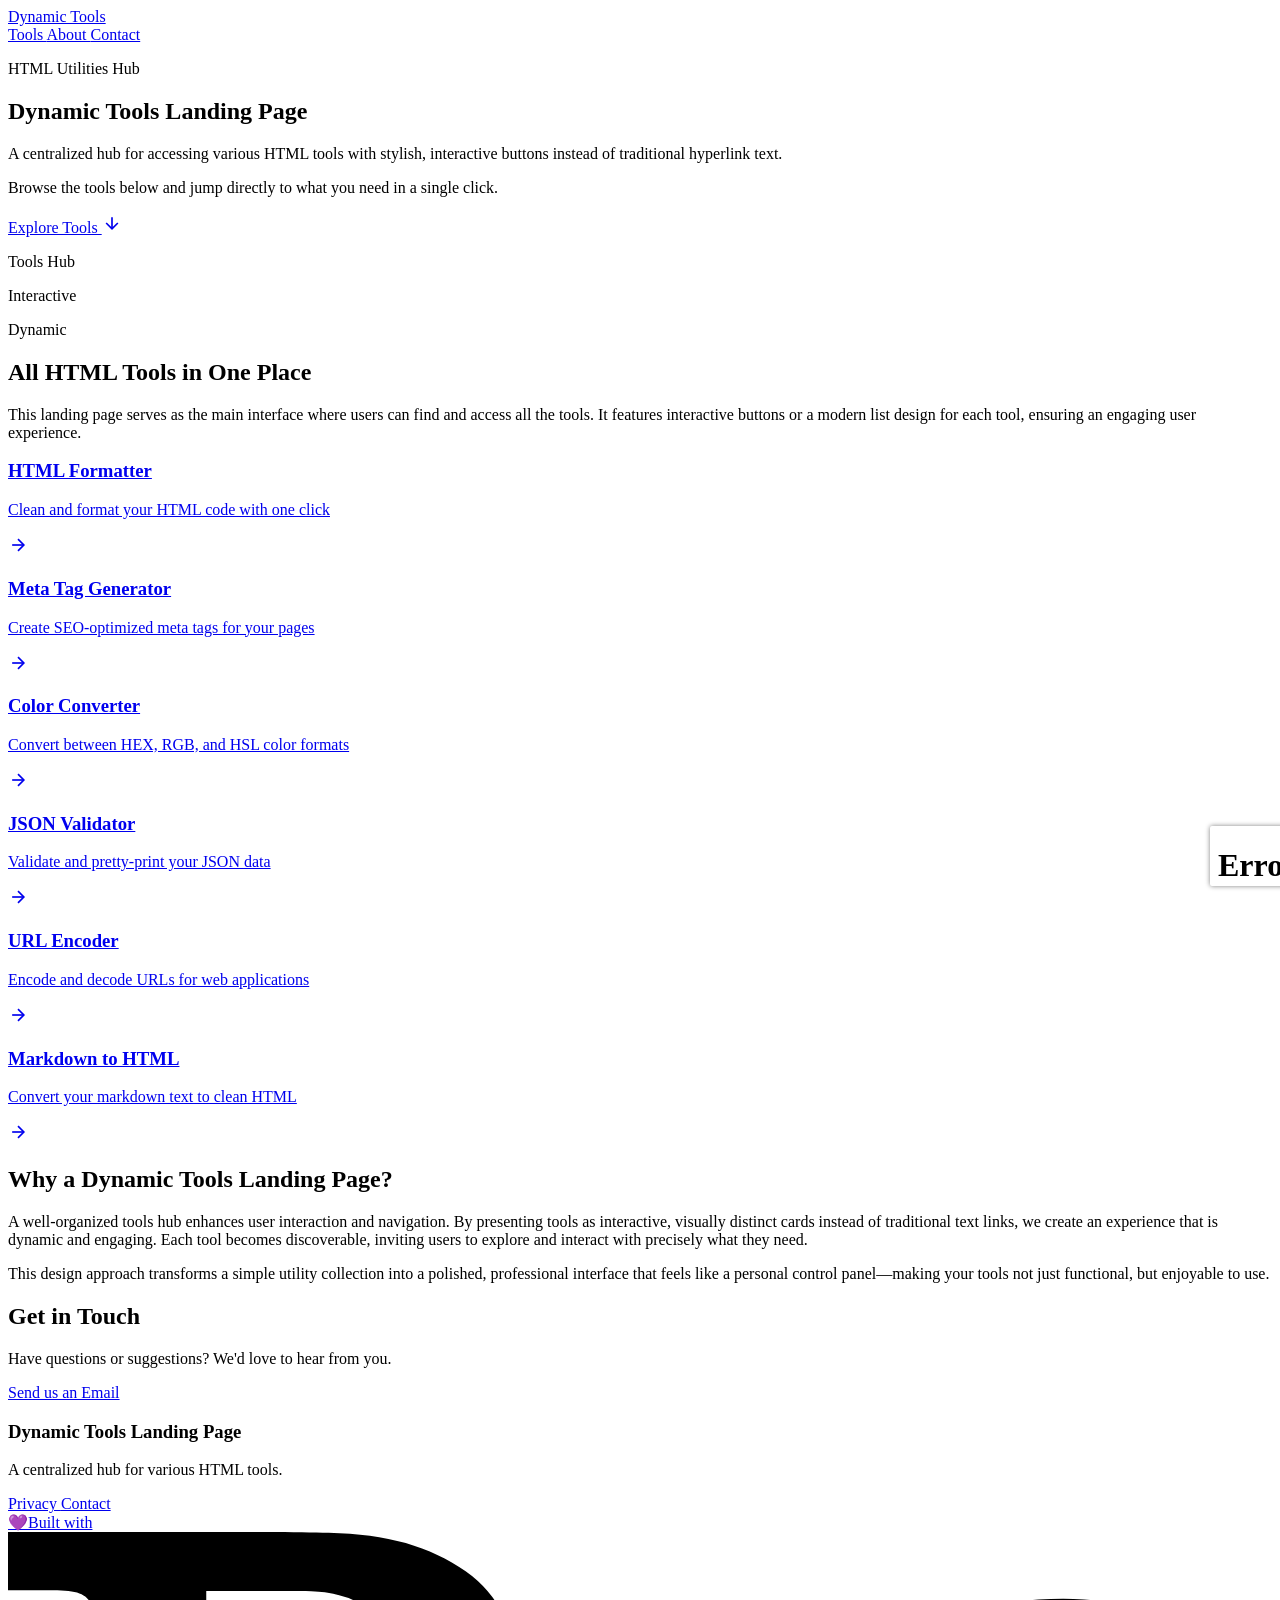
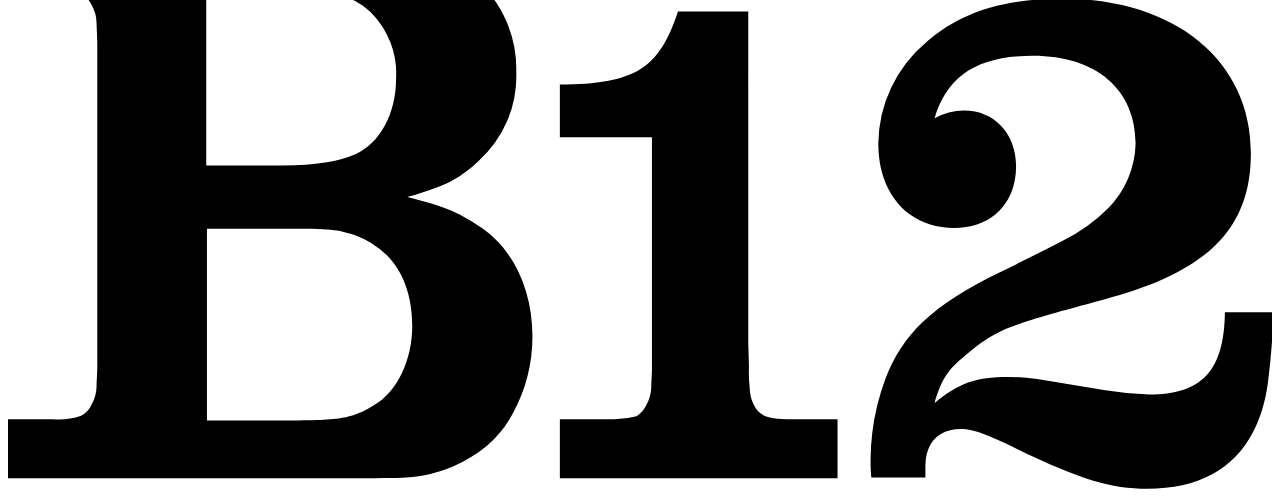
==== index.html @ 92366efb "Rename Dynamic Tools - HTML Utilities Hub.html to index.html" ====
<!DOCTYPE html>
<!-- saved from url=(0062)https://dynamic-tools-landing-page-xt7k-staging.b12sites.com/# -->
<html data-astro-source-file="src/pages/index.astro" data-astro-source-loc="43:0" lang="en" data-astro-cid-j7pv25f6=""><head data-astro-source-file="src/pages/index.astro" data-astro-source-loc="44:2"><meta http-equiv="Content-Type" content="text/html; charset=UTF-8"><style data-merge-styles="true"></style><meta data-astro-source-file="src/pages/index.astro" data-astro-source-loc="46:4" name="viewport" content="width=device-width"><link data-astro-source-file="src/pages/index.astro" data-astro-source-loc="47:4" rel="icon" type="image/svg+xml" href="https://dynamic-tools-landing-page-xt7k-staging.b12sites.com/favicon.svg"><meta data-astro-source-file="src/pages/index.astro" data-astro-source-loc="48:4" name="generator" content="Astro v5.14.3"><title data-astro-source-file="src/pages/index.astro" data-astro-source-loc="49:4">Dynamic Tools - HTML Utilities Hub</title><link data-astro-source-file="src/components/RequiredB12HeadScripts.astro" data-astro-source-loc="7:0" rel="canonical" href="https://dynamic-tools-landing-page-xt7k-staging.b12sites.com/"><script type="text/javascript" async="" charset="utf-8" src="./Dynamic Tools - HTML Utilities Hub_files/recaptcha__en.js.download" crossorigin="anonymous" integrity="sha384-H/5bR8BVxoDZIIp1lThXvsuAj/gHvImPQ0kayVpCevmOrRalo0FwJubK3EoX8w37"></script><script async="" src="./Dynamic Tools - HTML Utilities Hub_files/global.js.download"></script><script>(function(){const clientUid = "MMcwewR5";
const productUrl = "https://b12.io";

  window.__CLIENT_UID__ = clientUid
  window.__PRODUCT_URL__ = productUrl
})();</script><script>(function(){const previewFrameScriptUrl = "https://static.b12.io/static/preview_frame_v2/preview_frame_v2.e7dced2509b9.js";
const debug = false;

  ;(function () {
    if (window.self === window.top) {
      if (debug) {
        console.log('Site Builder: is not an iframe. Exit.')
      }
      return
    }

    if (window.__B12_PREVIEW_FRAME_LOADED__) {
      if (debug) {
        console.log('Site Builder: preview script already loaded. Skip.')
      }
      return
    }
    window.__B12_PREVIEW_FRAME_LOADED__ = true

    const script = document.createElement('script')
    script.src = previewFrameScriptUrl
    script.async = true
    script.defer = true

    script.onerror = function () {
      console.error('Site Builder: Failed to load editor bridge.')
    }

    if (debug) {
      console.log('Site Builder: append the preview script:', script.src)
    }
    document.head.appendChild(script)
  })()
})();</script><link rel="stylesheet" href="./Dynamic Tools - HTML Utilities Hub_files/index.DFNrJzD7.css"></head> <body data-astro-source-file="src/pages/index.astro" data-astro-source-loc="112:2" class="bg-background text-foreground" data-astro-cid-j7pv25f6=""> <header data-astro-source-file="src/components/Header.astro" data-astro-source-loc="4:0" class="sticky top-0 z-50 w-full border-b border-border/40 bg-background/95 backdrop-blur supports-[backdrop-filter]:bg-background/60 transition-all duration-300"> <div data-astro-source-file="src/components/Header.astro" data-astro-source-loc="5:2" class="max-w-6xl mx-auto px-4 sm:px-6 lg:px-8"> <div data-astro-source-file="src/components/Header.astro" data-astro-source-loc="6:4" class="flex h-16 items-center justify-between">  <a data-astro-source-file="src/components/Header.astro" data-astro-source-loc="8:6" href="https://dynamic-tools-landing-page-xt7k-staging.b12sites.com/#" class="text-xl font-bold tracking-tight text-foreground hover:text-primary transition-colors">
Dynamic Tools
</a>  <nav data-astro-source-file="src/components/Header.astro" data-astro-source-loc="13:6" class="flex items-center gap-8"> <a data-astro-source-file="src/components/Header.astro" data-astro-source-loc="14:8" href="https://dynamic-tools-landing-page-xt7k-staging.b12sites.com/#tools" class="text-sm font-medium text-foreground/70 hover:text-primary transition-colors">
Tools
</a> <a data-astro-source-file="src/components/Header.astro" data-astro-source-loc="17:8" href="https://dynamic-tools-landing-page-xt7k-staging.b12sites.com/#about" class="text-sm font-medium text-foreground/70 hover:text-primary transition-colors">
About
</a> <a data-astro-source-file="src/components/Header.astro" data-astro-source-loc="20:8" href="https://dynamic-tools-landing-page-xt7k-staging.b12sites.com/#contact" class="text-sm font-medium text-foreground/70 hover:text-primary transition-colors">
Contact
</a> </nav> </div> </div> </header> <main data-astro-source-file="src/pages/index.astro" data-astro-source-loc="115:4" class="min-h-screen" data-astro-cid-j7pv25f6="">  <section data-astro-source-file="src/pages/index.astro" data-astro-source-loc="117:6" class="relative overflow-hidden pt-20 pb-32 sm:pt-32 sm:pb-40 lg:pt-40 lg:pb-48" data-astro-cid-j7pv25f6=""> <div data-astro-source-file="src/pages/index.astro" data-astro-source-loc="118:8" class="absolute inset-0 bg-gradient-to-br from-primary/5 via-transparent to-primary/5 -z-10" data-astro-cid-j7pv25f6=""></div> <div data-astro-source-file="src/pages/index.astro" data-astro-source-loc="120:8" class="max-w-6xl mx-auto px-4 sm:px-6 lg:px-8" data-astro-cid-j7pv25f6=""> <div data-astro-source-file="src/pages/index.astro" data-astro-source-loc="121:10" class="grid grid-cols-1 lg:grid-cols-2 gap-12 items-center" data-astro-cid-j7pv25f6="">  <div data-astro-source-file="src/pages/index.astro" data-astro-source-loc="123:12" class="hero-content" data-astro-cid-j7pv25f6=""> <p data-astro-source-file="src/pages/index.astro" data-astro-source-loc="124:14" class="text-sm font-semibold text-primary uppercase tracking-widest mb-4" data-astro-cid-j7pv25f6="">HTML Utilities Hub</p> <h1 data-astro-source-file="src/pages/index.astro" data-astro-source-loc="125:14" class="text-5xl sm:text-6xl font-bold tracking-tight mb-6 leading-tight" data-astro-cid-j7pv25f6="">
Dynamic Tools Landing Page
</h1> <p data-astro-source-file="src/pages/index.astro" data-astro-source-loc="128:14" class="text-lg text-foreground/80 mb-8 leading-relaxed" data-astro-cid-j7pv25f6="">
A centralized hub for accessing various HTML tools with stylish, interactive buttons instead of traditional hyperlink text.
</p> <p data-astro-source-file="src/pages/index.astro" data-astro-source-loc="131:14" class="text-base text-foreground/60 mb-8" data-astro-cid-j7pv25f6="">
Browse the tools below and jump directly to what you need in a single click.
</p> <a data-astro-source-file="src/pages/index.astro" data-astro-source-loc="134:14" href="https://dynamic-tools-landing-page-xt7k-staging.b12sites.com/#tools" class="inline-flex items-center gap-2 bg-primary hover:bg-primary/90 text-primary-foreground font-semibold px-8 py-4 rounded-lg transition-all duration-300 hover:shadow-lg hover:shadow-primary/40 hover:-translate-y-1" data-astro-cid-j7pv25f6="">
Explore Tools
<svg data-astro-source-file="src/pages/index.astro" data-astro-source-loc="136:16" width="20" height="20" viewBox="0 0 24 24" fill="none" stroke="currentColor" stroke-width="2" class="transition-transform" data-astro-cid-j7pv25f6=""> <line data-astro-source-file="src/pages/index.astro" data-astro-source-loc="137:18" x1="12" y1="5" x2="12" y2="19" data-astro-cid-j7pv25f6=""></line> <polyline data-astro-source-file="src/pages/index.astro" data-astro-source-loc="138:18" points="19 12 12 19 5 12" data-astro-cid-j7pv25f6=""></polyline> </svg> </a> </div>  <div data-astro-source-file="src/pages/index.astro" data-astro-source-loc="144:12" class="hero-visual hidden lg:flex items-center justify-center" data-astro-cid-j7pv25f6=""> <div data-astro-source-file="src/pages/index.astro" data-astro-source-loc="145:14" class="dashboard-visual relative w-full h-96" data-astro-cid-j7pv25f6="">  <div data-astro-source-file="src/pages/index.astro" data-astro-source-loc="147:16" class="absolute w-48 h-32 bg-white border-2 border-primary rounded-lg shadow-lg transform -rotate-3 top-8 left-8 flex items-center justify-center" data-astro-cid-j7pv25f6=""> <div data-astro-source-file="src/pages/index.astro" data-astro-source-loc="148:18" class="text-center" data-astro-cid-j7pv25f6=""> <div data-astro-source-file="src/pages/index.astro" data-astro-source-loc="149:20" class="w-8 h-8 bg-primary/10 rounded-full mx-auto mb-2" data-astro-cid-j7pv25f6=""></div> <p data-astro-source-file="src/pages/index.astro" data-astro-source-loc="150:20" class="text-xs font-semibold text-foreground" data-astro-cid-j7pv25f6="">Tools Hub</p> </div> </div> <div data-astro-source-file="src/pages/index.astro" data-astro-source-loc="153:16" class="absolute w-48 h-32 bg-primary/5 border-2 border-primary/50 rounded-lg shadow-lg transform rotate-3 top-24 right-12 flex items-center justify-center" data-astro-cid-j7pv25f6=""> <div data-astro-source-file="src/pages/index.astro" data-astro-source-loc="154:18" class="text-center" data-astro-cid-j7pv25f6=""> <div data-astro-source-file="src/pages/index.astro" data-astro-source-loc="155:20" class="w-8 h-8 bg-primary rounded-full mx-auto mb-2" data-astro-cid-j7pv25f6=""></div> <p data-astro-source-file="src/pages/index.astro" data-astro-source-loc="156:20" class="text-xs font-semibold text-foreground" data-astro-cid-j7pv25f6="">Interactive</p> </div> </div> <div data-astro-source-file="src/pages/index.astro" data-astro-source-loc="159:16" class="absolute w-48 h-32 bg-white border-2 border-primary rounded-lg shadow-lg transform -rotate-2 bottom-12 left-0 flex items-center justify-center" data-astro-cid-j7pv25f6=""> <div data-astro-source-file="src/pages/index.astro" data-astro-source-loc="160:18" class="text-center" data-astro-cid-j7pv25f6=""> <div data-astro-source-file="src/pages/index.astro" data-astro-source-loc="161:20" class="flex gap-1 justify-center mb-2" data-astro-cid-j7pv25f6=""> <div data-astro-source-file="src/pages/index.astro" data-astro-source-loc="162:22" class="w-2 h-2 bg-primary rounded-full" data-astro-cid-j7pv25f6=""></div> <div data-astro-source-file="src/pages/index.astro" data-astro-source-loc="163:22" class="w-2 h-2 bg-primary/50 rounded-full" data-astro-cid-j7pv25f6=""></div> <div data-astro-source-file="src/pages/index.astro" data-astro-source-loc="164:22" class="w-2 h-2 bg-primary/30 rounded-full" data-astro-cid-j7pv25f6=""></div> </div> <p data-astro-source-file="src/pages/index.astro" data-astro-source-loc="166:20" class="text-xs font-semibold text-foreground" data-astro-cid-j7pv25f6="">Dynamic</p> </div> </div> </div> </div> </div> </div> </section>  <section data-astro-source-file="src/pages/index.astro" data-astro-source-loc="176:6" id="tools" class="py-24 sm:py-32 bg-secondary/30" data-astro-cid-j7pv25f6=""> <div data-astro-source-file="src/pages/index.astro" data-astro-source-loc="177:8" class="max-w-6xl mx-auto px-4 sm:px-6 lg:px-8" data-astro-cid-j7pv25f6=""> <div data-astro-source-file="src/pages/index.astro" data-astro-source-loc="178:10" class="text-center mb-16" data-astro-cid-j7pv25f6=""> <h2 data-astro-source-file="src/pages/index.astro" data-astro-source-loc="179:12" class="text-4xl sm:text-5xl font-bold tracking-tight mb-6" data-astro-cid-j7pv25f6="">
All HTML Tools in One Place
</h2> <p data-astro-source-file="src/pages/index.astro" data-astro-source-loc="182:12" class="text-lg text-foreground/70 max-w-2xl mx-auto" data-astro-cid-j7pv25f6="">
This landing page serves as the main interface where users can find and access all the tools. It features interactive buttons or a modern list design for each tool, ensuring an engaging user experience.
</p> </div>  <div data-astro-source-file="src/pages/index.astro" data-astro-source-loc="188:10" class="grid grid-cols-1 md:grid-cols-2 lg:grid-cols-3 gap-6" data-astro-cid-j7pv25f6=""> <div data-astro-source-file="src/pages/index.astro" data-astro-source-loc="190:14" class="tool-card-stagger" data-astro-cid-j7pv25f6=""> <a data-astro-source-file="src/components/ToolCard.astro" data-astro-source-loc="11:0" href="https://dynamic-tools-landing-page-xt7k-staging.b12sites.com/#" class="group block"> <div data-astro-source-file="src/components/ToolCard.astro" data-astro-source-loc="12:2" class="relative h-full border-2 border-primary rounded-lg bg-card p-6 transition-all duration-300 hover:shadow-lg hover:shadow-primary/20 hover:scale-105 overflow-hidden">  <div data-astro-source-file="src/components/ToolCard.astro" data-astro-source-loc="14:4" class="absolute inset-0 bg-gradient-to-br from-primary/5 to-primary/0 opacity-0 group-hover:opacity-100 transition-opacity duration-300 -z-10"></div>  <div data-astro-source-file="src/components/ToolCard.astro" data-astro-source-loc="17:4" class="absolute top-0 left-0 w-full h-1 bg-gradient-to-r from-primary to-primary/50"></div>  <div data-astro-source-file="src/components/ToolCard.astro" data-astro-source-loc="20:4" class="relative pt-4"> <h3 data-astro-source-file="src/components/ToolCard.astro" data-astro-source-loc="21:6" class="text-lg font-bold text-foreground mb-2 group-hover:text-primary transition-colors duration-300"> HTML Formatter </h3> <p data-astro-source-file="src/components/ToolCard.astro" data-astro-source-loc="24:6" class="text-sm text-foreground/70 group-hover:text-foreground/90 transition-colors duration-300"> Clean and format your HTML code with one click </p> </div>  <div data-astro-source-file="src/components/ToolCard.astro" data-astro-source-loc="30:4" class="absolute bottom-4 right-4 text-primary opacity-0 group-hover:opacity-100 transition-opacity duration-300"> <svg data-astro-source-file="src/components/ToolCard.astro" data-astro-source-loc="31:6" width="20" height="20" viewBox="0 0 24 24" fill="none" stroke="currentColor" stroke-width="2" class="group-hover:translate-x-1 transition-transform duration-300"> <line data-astro-source-file="src/components/ToolCard.astro" data-astro-source-loc="32:8" x1="5" y1="12" x2="19" y2="12"></line> <polyline data-astro-source-file="src/components/ToolCard.astro" data-astro-source-loc="33:8" points="12 5 19 12 12 19"></polyline> </svg> </div> </div> </a> </div><div data-astro-source-file="src/pages/index.astro" data-astro-source-loc="190:14" class="tool-card-stagger" data-astro-cid-j7pv25f6=""> <a data-astro-source-file="src/components/ToolCard.astro" data-astro-source-loc="11:0" href="https://dynamic-tools-landing-page-xt7k-staging.b12sites.com/#" class="group block"> <div data-astro-source-file="src/components/ToolCard.astro" data-astro-source-loc="12:2" class="relative h-full border-2 border-primary rounded-lg bg-card p-6 transition-all duration-300 hover:shadow-lg hover:shadow-primary/20 hover:scale-105 overflow-hidden">  <div data-astro-source-file="src/components/ToolCard.astro" data-astro-source-loc="14:4" class="absolute inset-0 bg-gradient-to-br from-primary/5 to-primary/0 opacity-0 group-hover:opacity-100 transition-opacity duration-300 -z-10"></div>  <div data-astro-source-file="src/components/ToolCard.astro" data-astro-source-loc="17:4" class="absolute top-0 left-0 w-full h-1 bg-gradient-to-r from-primary to-primary/50"></div>  <div data-astro-source-file="src/components/ToolCard.astro" data-astro-source-loc="20:4" class="relative pt-4"> <h3 data-astro-source-file="src/components/ToolCard.astro" data-astro-source-loc="21:6" class="text-lg font-bold text-foreground mb-2 group-hover:text-primary transition-colors duration-300"> Meta Tag Generator </h3> <p data-astro-source-file="src/components/ToolCard.astro" data-astro-source-loc="24:6" class="text-sm text-foreground/70 group-hover:text-foreground/90 transition-colors duration-300"> Create SEO-optimized meta tags for your pages </p> </div>  <div data-astro-source-file="src/components/ToolCard.astro" data-astro-source-loc="30:4" class="absolute bottom-4 right-4 text-primary opacity-0 group-hover:opacity-100 transition-opacity duration-300"> <svg data-astro-source-file="src/components/ToolCard.astro" data-astro-source-loc="31:6" width="20" height="20" viewBox="0 0 24 24" fill="none" stroke="currentColor" stroke-width="2" class="group-hover:translate-x-1 transition-transform duration-300"> <line data-astro-source-file="src/components/ToolCard.astro" data-astro-source-loc="32:8" x1="5" y1="12" x2="19" y2="12"></line> <polyline data-astro-source-file="src/components/ToolCard.astro" data-astro-source-loc="33:8" points="12 5 19 12 12 19"></polyline> </svg> </div> </div> </a> </div><div data-astro-source-file="src/pages/index.astro" data-astro-source-loc="190:14" class="tool-card-stagger" data-astro-cid-j7pv25f6=""> <a data-astro-source-file="src/components/ToolCard.astro" data-astro-source-loc="11:0" href="https://dynamic-tools-landing-page-xt7k-staging.b12sites.com/#" class="group block"> <div data-astro-source-file="src/components/ToolCard.astro" data-astro-source-loc="12:2" class="relative h-full border-2 border-primary rounded-lg bg-card p-6 transition-all duration-300 hover:shadow-lg hover:shadow-primary/20 hover:scale-105 overflow-hidden">  <div data-astro-source-file="src/components/ToolCard.astro" data-astro-source-loc="14:4" class="absolute inset-0 bg-gradient-to-br from-primary/5 to-primary/0 opacity-0 group-hover:opacity-100 transition-opacity duration-300 -z-10"></div>  <div data-astro-source-file="src/components/ToolCard.astro" data-astro-source-loc="17:4" class="absolute top-0 left-0 w-full h-1 bg-gradient-to-r from-primary to-primary/50"></div>  <div data-astro-source-file="src/components/ToolCard.astro" data-astro-source-loc="20:4" class="relative pt-4"> <h3 data-astro-source-file="src/components/ToolCard.astro" data-astro-source-loc="21:6" class="text-lg font-bold text-foreground mb-2 group-hover:text-primary transition-colors duration-300"> Color Converter </h3> <p data-astro-source-file="src/components/ToolCard.astro" data-astro-source-loc="24:6" class="text-sm text-foreground/70 group-hover:text-foreground/90 transition-colors duration-300"> Convert between HEX, RGB, and HSL color formats </p> </div>  <div data-astro-source-file="src/components/ToolCard.astro" data-astro-source-loc="30:4" class="absolute bottom-4 right-4 text-primary opacity-0 group-hover:opacity-100 transition-opacity duration-300"> <svg data-astro-source-file="src/components/ToolCard.astro" data-astro-source-loc="31:6" width="20" height="20" viewBox="0 0 24 24" fill="none" stroke="currentColor" stroke-width="2" class="group-hover:translate-x-1 transition-transform duration-300"> <line data-astro-source-file="src/components/ToolCard.astro" data-astro-source-loc="32:8" x1="5" y1="12" x2="19" y2="12"></line> <polyline data-astro-source-file="src/components/ToolCard.astro" data-astro-source-loc="33:8" points="12 5 19 12 12 19"></polyline> </svg> </div> </div> </a> </div><div data-astro-source-file="src/pages/index.astro" data-astro-source-loc="190:14" class="tool-card-stagger" data-astro-cid-j7pv25f6=""> <a data-astro-source-file="src/components/ToolCard.astro" data-astro-source-loc="11:0" href="https://dynamic-tools-landing-page-xt7k-staging.b12sites.com/#" class="group block"> <div data-astro-source-file="src/components/ToolCard.astro" data-astro-source-loc="12:2" class="relative h-full border-2 border-primary rounded-lg bg-card p-6 transition-all duration-300 hover:shadow-lg hover:shadow-primary/20 hover:scale-105 overflow-hidden">  <div data-astro-source-file="src/components/ToolCard.astro" data-astro-source-loc="14:4" class="absolute inset-0 bg-gradient-to-br from-primary/5 to-primary/0 opacity-0 group-hover:opacity-100 transition-opacity duration-300 -z-10"></div>  <div data-astro-source-file="src/components/ToolCard.astro" data-astro-source-loc="17:4" class="absolute top-0 left-0 w-full h-1 bg-gradient-to-r from-primary to-primary/50"></div>  <div data-astro-source-file="src/components/ToolCard.astro" data-astro-source-loc="20:4" class="relative pt-4"> <h3 data-astro-source-file="src/components/ToolCard.astro" data-astro-source-loc="21:6" class="text-lg font-bold text-foreground mb-2 group-hover:text-primary transition-colors duration-300"> JSON Validator </h3> <p data-astro-source-file="src/components/ToolCard.astro" data-astro-source-loc="24:6" class="text-sm text-foreground/70 group-hover:text-foreground/90 transition-colors duration-300"> Validate and pretty-print your JSON data </p> </div>  <div data-astro-source-file="src/components/ToolCard.astro" data-astro-source-loc="30:4" class="absolute bottom-4 right-4 text-primary opacity-0 group-hover:opacity-100 transition-opacity duration-300"> <svg data-astro-source-file="src/components/ToolCard.astro" data-astro-source-loc="31:6" width="20" height="20" viewBox="0 0 24 24" fill="none" stroke="currentColor" stroke-width="2" class="group-hover:translate-x-1 transition-transform duration-300"> <line data-astro-source-file="src/components/ToolCard.astro" data-astro-source-loc="32:8" x1="5" y1="12" x2="19" y2="12"></line> <polyline data-astro-source-file="src/components/ToolCard.astro" data-astro-source-loc="33:8" points="12 5 19 12 12 19"></polyline> </svg> </div> </div> </a> </div><div data-astro-source-file="src/pages/index.astro" data-astro-source-loc="190:14" class="tool-card-stagger" data-astro-cid-j7pv25f6=""> <a data-astro-source-file="src/components/ToolCard.astro" data-astro-source-loc="11:0" href="https://dynamic-tools-landing-page-xt7k-staging.b12sites.com/#" class="group block"> <div data-astro-source-file="src/components/ToolCard.astro" data-astro-source-loc="12:2" class="relative h-full border-2 border-primary rounded-lg bg-card p-6 transition-all duration-300 hover:shadow-lg hover:shadow-primary/20 hover:scale-105 overflow-hidden">  <div data-astro-source-file="src/components/ToolCard.astro" data-astro-source-loc="14:4" class="absolute inset-0 bg-gradient-to-br from-primary/5 to-primary/0 opacity-0 group-hover:opacity-100 transition-opacity duration-300 -z-10"></div>  <div data-astro-source-file="src/components/ToolCard.astro" data-astro-source-loc="17:4" class="absolute top-0 left-0 w-full h-1 bg-gradient-to-r from-primary to-primary/50"></div>  <div data-astro-source-file="src/components/ToolCard.astro" data-astro-source-loc="20:4" class="relative pt-4"> <h3 data-astro-source-file="src/components/ToolCard.astro" data-astro-source-loc="21:6" class="text-lg font-bold text-foreground mb-2 group-hover:text-primary transition-colors duration-300"> URL Encoder </h3> <p data-astro-source-file="src/components/ToolCard.astro" data-astro-source-loc="24:6" class="text-sm text-foreground/70 group-hover:text-foreground/90 transition-colors duration-300"> Encode and decode URLs for web applications </p> </div>  <div data-astro-source-file="src/components/ToolCard.astro" data-astro-source-loc="30:4" class="absolute bottom-4 right-4 text-primary opacity-0 group-hover:opacity-100 transition-opacity duration-300"> <svg data-astro-source-file="src/components/ToolCard.astro" data-astro-source-loc="31:6" width="20" height="20" viewBox="0 0 24 24" fill="none" stroke="currentColor" stroke-width="2" class="group-hover:translate-x-1 transition-transform duration-300"> <line data-astro-source-file="src/components/ToolCard.astro" data-astro-source-loc="32:8" x1="5" y1="12" x2="19" y2="12"></line> <polyline data-astro-source-file="src/components/ToolCard.astro" data-astro-source-loc="33:8" points="12 5 19 12 12 19"></polyline> </svg> </div> </div> </a> </div><div data-astro-source-file="src/pages/index.astro" data-astro-source-loc="190:14" class="tool-card-stagger" data-astro-cid-j7pv25f6=""> <a data-astro-source-file="src/components/ToolCard.astro" data-astro-source-loc="11:0" href="https://dynamic-tools-landing-page-xt7k-staging.b12sites.com/#" class="group block"> <div data-astro-source-file="src/components/ToolCard.astro" data-astro-source-loc="12:2" class="relative h-full border-2 border-primary rounded-lg bg-card p-6 transition-all duration-300 hover:shadow-lg hover:shadow-primary/20 hover:scale-105 overflow-hidden">  <div data-astro-source-file="src/components/ToolCard.astro" data-astro-source-loc="14:4" class="absolute inset-0 bg-gradient-to-br from-primary/5 to-primary/0 opacity-0 group-hover:opacity-100 transition-opacity duration-300 -z-10"></div>  <div data-astro-source-file="src/components/ToolCard.astro" data-astro-source-loc="17:4" class="absolute top-0 left-0 w-full h-1 bg-gradient-to-r from-primary to-primary/50"></div>  <div data-astro-source-file="src/components/ToolCard.astro" data-astro-source-loc="20:4" class="relative pt-4"> <h3 data-astro-source-file="src/components/ToolCard.astro" data-astro-source-loc="21:6" class="text-lg font-bold text-foreground mb-2 group-hover:text-primary transition-colors duration-300"> Markdown to HTML </h3> <p data-astro-source-file="src/components/ToolCard.astro" data-astro-source-loc="24:6" class="text-sm text-foreground/70 group-hover:text-foreground/90 transition-colors duration-300"> Convert your markdown text to clean HTML </p> </div>  <div data-astro-source-file="src/components/ToolCard.astro" data-astro-source-loc="30:4" class="absolute bottom-4 right-4 text-primary opacity-0 group-hover:opacity-100 transition-opacity duration-300"> <svg data-astro-source-file="src/components/ToolCard.astro" data-astro-source-loc="31:6" width="20" height="20" viewBox="0 0 24 24" fill="none" stroke="currentColor" stroke-width="2" class="group-hover:translate-x-1 transition-transform duration-300"> <line data-astro-source-file="src/components/ToolCard.astro" data-astro-source-loc="32:8" x1="5" y1="12" x2="19" y2="12"></line> <polyline data-astro-source-file="src/components/ToolCard.astro" data-astro-source-loc="33:8" points="12 5 19 12 12 19"></polyline> </svg> </div> </div> </a> </div> </div> </div> </section>  <section data-astro-source-file="src/pages/index.astro" data-astro-source-loc="199:6" id="about" class="py-24 sm:py-32" data-astro-cid-j7pv25f6=""> <div data-astro-source-file="src/pages/index.astro" data-astro-source-loc="200:8" class="max-w-6xl mx-auto px-4 sm:px-6 lg:px-8" data-astro-cid-j7pv25f6=""> <div data-astro-source-file="src/pages/index.astro" data-astro-source-loc="201:10" class="bg-gradient-to-r from-primary/10 to-primary/5 rounded-2xl p-12 md:p-16 border border-primary/20" data-astro-cid-j7pv25f6=""> <h2 data-astro-source-file="src/pages/index.astro" data-astro-source-loc="202:12" class="text-3xl sm:text-4xl font-bold tracking-tight mb-6" data-astro-cid-j7pv25f6="">
Why a Dynamic Tools Landing Page?
</h2> <p data-astro-source-file="src/pages/index.astro" data-astro-source-loc="205:12" class="text-lg text-foreground/80 leading-relaxed mb-6" data-astro-cid-j7pv25f6="">
A well-organized tools hub enhances user interaction and navigation. By presenting tools as interactive, visually distinct cards instead of traditional text links, we create an experience that is dynamic and engaging. Each tool becomes discoverable, inviting users to explore and interact with precisely what they need.
</p> <p data-astro-source-file="src/pages/index.astro" data-astro-source-loc="208:12" class="text-lg text-foreground/80 leading-relaxed" data-astro-cid-j7pv25f6="">
This design approach transforms a simple utility collection into a polished, professional interface that feels like a personal control panel—making your tools not just functional, but enjoyable to use.
</p> </div> </div> </section>  <section data-astro-source-file="src/pages/index.astro" data-astro-source-loc="216:6" id="contact" class="py-24 sm:py-32" data-astro-cid-j7pv25f6=""> <div data-astro-source-file="src/pages/index.astro" data-astro-source-loc="217:8" class="max-w-6xl mx-auto px-4 sm:px-6 lg:px-8" data-astro-cid-j7pv25f6=""> <div data-astro-source-file="src/pages/index.astro" data-astro-source-loc="218:10" class="text-center" data-astro-cid-j7pv25f6=""> <h2 data-astro-source-file="src/pages/index.astro" data-astro-source-loc="219:12" class="text-3xl sm:text-4xl font-bold tracking-tight mb-6" data-astro-cid-j7pv25f6="">
Get in Touch
</h2> <p data-astro-source-file="src/pages/index.astro" data-astro-source-loc="222:12" class="text-lg text-foreground/70 mb-8" data-astro-cid-j7pv25f6="">
Have questions or suggestions? We'd love to hear from you.
</p> <a data-astro-source-file="src/pages/index.astro" data-astro-source-loc="225:12" href="mailto:info@example.com" class="inline-flex items-center gap-2 bg-primary hover:bg-primary/90 text-primary-foreground font-semibold px-8 py-4 rounded-lg transition-all duration-300 hover:shadow-lg hover:shadow-primary/40 hover:-translate-y-1" data-astro-cid-j7pv25f6="">
Send us an Email
</a> </div> </div> </section> </main> <footer data-astro-source-file="src/components/Footer.astro" data-astro-source-loc="5:0" class="border-t-2 border-primary bg-secondary text-secondary-foreground"> <div data-astro-source-file="src/components/Footer.astro" data-astro-source-loc="6:2" class="max-w-6xl mx-auto px-4 sm:px-6 lg:px-8 py-12"> <div data-astro-source-file="src/components/Footer.astro" data-astro-source-loc="7:4" class="grid grid-cols-1 md:grid-cols-2 gap-8 mb-8">  <div data-astro-source-file="src/components/Footer.astro" data-astro-source-loc="9:6"> <h3 data-astro-source-file="src/components/Footer.astro" data-astro-source-loc="10:8" class="text-lg font-bold mb-2">Dynamic Tools Landing Page</h3> <p data-astro-source-file="src/components/Footer.astro" data-astro-source-loc="11:8" class="text-sm text-secondary-foreground/80">
A centralized hub for various HTML tools.
</p> </div>  <div data-astro-source-file="src/components/Footer.astro" data-astro-source-loc="17:6" class="flex flex-col md:flex-row md:justify-end gap-6"> <a data-astro-source-file="src/components/Footer.astro" data-astro-source-loc="18:8" href="https://dynamic-tools-landing-page-xt7k-staging.b12sites.com/#" class="text-sm hover:text-primary transition-colors">
Privacy
</a> <a data-astro-source-file="src/components/Footer.astro" data-astro-source-loc="21:8" href="https://dynamic-tools-landing-page-xt7k-staging.b12sites.com/#contact" class="text-sm hover:text-primary transition-colors">
Contact
</a> </div> </div>  <div data-astro-source-file="src/components/Footer.astro" data-astro-source-loc="28:4" class="pt-8 border-t border-secondary-foreground/10 flex justify-center"> <div data-astro-source-file="src/components/B12Link.astro" data-astro-source-loc="5:0" class="by-b12" data-astro-cid-t7vw7plc=""> <a data-astro-source-file="src/components/B12Link.astro" data-astro-source-loc="6:2" href="https://www.b12.io/?utm_source=client&amp;utm_medium=footer&amp;utm_campaign=ai-web-design" target="_blank" rel="nofollow noopener noreferrer" data-astro-cid-t7vw7plc=""><span data-astro-source-file="src/components/B12Link.astro" data-astro-source-loc="6:146" class="align-middle mr-[5px]" data-astro-cid-t7vw7plc="">💜</span>Built with <svg data-astro-source-file="src/components/B12Link.astro" data-astro-source-loc="6:202" id="b12-logo" xmlns="http://www.w3.org/2000/svg" viewBox="0 0 179.8 79.2" data-astro-cid-t7vw7plc=""><title data-astro-source-file="src/components/B12Link.astro" data-astro-source-loc="6:281">B12</title><path data-astro-source-file="src/components/B12Link.astro" data-astro-source-loc="6:299" d="M53.9,46a12.87,12.87,0,0,0-4.6-2.9c-2.5-.8-3.2-.9-10.1-.9H28.3V69.5h10c9.2,0,10.5-.2,13.8-2.2s5.4-6.4,5.4-11.3c0-4.2-1.3-7.7-3.6-10M51.6,11.4A9.44,9.44,0,0,0,47.1,9c-2.3-.6-3.5-.6-10-.6H28.2V33.2h11c4.4,0,8-.6,10.2-1.6,3.5-1.5,5.8-5.8,5.8-10.7a12.37,12.37,0,0,0-3.6-9.5M71.8,68.5a16,16,0,0,1-6.1,6.3,19.75,19.75,0,0,1-9,2.8c-1.6.1-4.5.1-8.6.1H0V69.3H6.4a9.59,9.59,0,0,0,4-.5,3.35,3.35,0,0,0,1.5-1.6,5.59,5.59,0,0,0,.7-2.6c0-.6.1-1.6.1-3.3v-45c0-1.5-.1-2.7-.1-3.3a5.36,5.36,0,0,0-.7-2.6c-.7-1.6-2.1-2.1-5.5-2.1H0V0H36.6c3.9,0,6.9.1,9,.1C54,.3,60,2,65.1,5.6A17,17,0,0,1,72.3,20a16.15,16.15,0,0,1-5.4,12.6c-2.8,2.6-4.8,3.6-10.1,5.1,5.4,1.4,6.9,2,10,4,4.9,3,7.8,9,7.8,15.8a23,23,0,0,1-2.8,11" data-astro-cid-t7vw7plc=""></path><path data-astro-source-file="src/components/B12Link.astro" data-astro-source-loc="6:998" d="M78.5,77.7V69.3h7a12,12,0,0,0,3.9-.4,3.71,3.71,0,0,0,1.4-1.6,5.53,5.53,0,0,0,.7-2.5c0-.6.1-1.6.1-3V29.2H78.5V21.7c10.7-.1,14.1-2.2,16.8-10.4h10V58.5l.1,3.3a19.58,19.58,0,0,0,.1,3,5.73,5.73,0,0,0,.6,2.5c.8,1.6,2,2,5.4,2H118v8.4Z" data-astro-cid-t7vw7plc=""></path><path data-astro-source-file="src/components/B12Link.astro" data-astro-source-loc="6:1237" d="M179.2,64.3c-1.4,9.8-7.4,14.9-17.1,14.9-5.5,0-9.9-1.4-20.3-6.5-3-1.4-4.7-2-6.2-2-3.2,0-5.1,1.9-5.1,5.3v1.6h-7.7c-.1-1.1-.1-2-.1-2.6a33.4,33.4,0,0,1,2.1-11.4c2.5-6.5,6.8-10.6,16.3-15.2q6.45-3.15,9-4.5a24.88,24.88,0,0,0,6.4-4.6,13.54,13.54,0,0,0,3.9-9.2c0-7.7-5.6-12.5-14.6-12.5-7.8,0-12.2,2.8-14,8.9a9,9,0,0,1,4.2-1.1c4.3,0,7.4,3.3,7.4,7.9,0,5.3-3.5,8.8-8.8,8.8-6.5,0-10.8-4.8-10.8-12a19.15,19.15,0,0,1,6.9-14.5c4.9-4.2,10.8-6.1,19.4-6.1,15.9,0,26.7,8.8,26.7,21.9,0,10.9-6.2,17-21,20.9C142,56,140.6,56.5,136,60.4c-2.3,1.9-3.2,3.2-4.2,6.6,3.4-2.8,5.8-3.7,10.5-3.7a27.28,27.28,0,0,1,4.1.3l9.7,1.6a46.32,46.32,0,0,0,6.2.6c7.5,0,10.7-3.3,10.8-11.7H180a100.9,100.9,0,0,1-.8,10.2" data-astro-cid-t7vw7plc=""></path></svg> </a> </div>  </div> </div> </footer> <script>
  !function(b12){var e=b12.createElement("script"),t=b12.getElementsByTagName("script")[0];e.async=1,e.src="//cdn.b12.io/prod_traffic/global.js",t.parentNode.insertBefore(e,t)}(document);
</script> <script type="module">function g(e){return A(e)?.length!==0}function A(e){return e.querySelector(".g-recaptcha-response")?.value||""}function R(e){document.querySelectorAll(`#b12-recaptcha-error-${e}`).forEach(t=>t.style.display="none")}function E(e){const t=document.querySelector(`#b12-form-error-${e}`);if(!t)return;const o=`b12-recaptcha-error-${e}`;let n=document.querySelector(`#${o}`);n||(n=t.cloneNode(!0),n.id=o,n.textContent="Please complete the reCAPTCHA verification.",t.insertAdjacentElement("afterend",n)),n.style.display="block"}const u={isValid:g,getResponseElementValue:A,clearError:R,highlightError:E};function C(e,t){const o=Object.assign(document.createElement("input"),{type:"hidden",name:"google_recaptcha_token",value:e});t.appendChild(o)}const I=3,O={recaptcha_version:I},T=typeof __PRODUCT_URL__>"u"?"https://b12.io":__PRODUCT_URL__,f=`${T}/contact/send/`;function w(e,t,o){o&&(e.textContent=o),e.style.display="block",e.scrollIntoView({behavior:"smooth",block:"center"})}function P(e){e.method="POST",e.action=f;const t=e.dataset.formId||"",o=document.createElement("input");o.type="hidden",o.name="form_id",o.value=t;const n=document.createElement("input");n.type="text",n.style.display="none",n.name="sweet_auth_token",n.setAttribute("aria-hidden","true"),n.setAttribute("aria-label","Auth token");const r=document.createElement("input");r.type="hidden",r.style.display="none",r.name="next_page",r.value=window.location.href,e.appendChild(r),e.appendChild(o),e.appendChild(n);const i=document.createElement("input");i.type="hidden",i.name="ajax",i.value="true",e.appendChild(i);const b=e.getAttribute("action")||f,m=e.querySelector('button[type="submit"]'),d=parseInt(O.recaptcha_version);if(d===2){const l=Object.assign(document.createElement("input"),{type:"hidden",name:"recaptcha_version",value:String(d)});e.appendChild(l)}e.addEventListener("submit",function(l){if(l.preventDefault(),d===2&&(u.clearError(t),!u.isValid(e))){u.highlightError(t);return}d===2?(C(u.getResponseElementValue(e),e),p()):typeof grecaptcha<"u"?grecaptcha.ready(()=>{grecaptcha.execute("6Ld1R8kUAAAAAGEYGyd1RXFcdSGY03uF4y_yN40A",{}).then(h=>{C(h,e),p()})}):(console.info("grecaptcha undefined"),p());function p(){const h=new FormData(e),y=document.querySelector(`#b12-form-done-${t}`),_=document.querySelector(`#b12-form-error-${t}`);m.disabled=!0;const a={};h.forEach((c,s)=>{a[s]?a[s]=`${a[s]},${c}`:a[s]=c});const S=new URLSearchParams(a).toString();fetch(b,{method:"POST",headers:{"X-API-VERSION":"2","Content-Type":"application/x-www-form-urlencoded"},body:S}).then(function(c){if(!c.ok)throw new Error("Network response was not ok");return c.json()}).then(function(c){if(c&&c.redirect){window.location.href=c.redirect;return}_.style.display="none",y&&(e.style.display="none",w(y,e,c?.success_message))}).catch(function(){_.style.display="block"}).finally(function(){m.disabled=!1})}})}function v(){document.querySelectorAll("form").forEach(e=>{const t=e.getAttribute("action")||"";!e.dataset.formId||t&&t!==f||P(e)})}document.addEventListener("DOMContentLoaded",v);</script> <script src="./Dynamic Tools - HTML Utilities Hub_files/api.js.download" async="true"></script> <div><div class="grecaptcha-badge" data-style="bottomright" style="width: 256px; height: 60px; display: block; transition: right 0.3s; position: fixed; bottom: 14px; right: -186px; box-shadow: gray 0px 0px 5px; border-radius: 2px; overflow: hidden;"><div class="grecaptcha-logo"><iframe title="reCAPTCHA" width="256" height="60" role="presentation" name="a-igkkpcjywqub" frameborder="0" scrolling="no" sandbox="allow-forms allow-popups allow-same-origin allow-scripts allow-top-navigation allow-modals allow-popups-to-escape-sandbox allow-storage-access-by-user-activation" src="./Dynamic Tools - HTML Utilities Hub_files/anchor.html"></iframe></div><div class="grecaptcha-error"></div><textarea id="g-recaptcha-response-100000" name="g-recaptcha-response" class="g-recaptcha-response" style="width: 250px; height: 40px; border: 1px solid rgb(193, 193, 193); margin: 10px 25px; padding: 0px; resize: none; display: none;"></textarea></div><iframe style="display: none;" src="./Dynamic Tools - HTML Utilities Hub_files/saved_resource.html"></iframe></div></body></html>
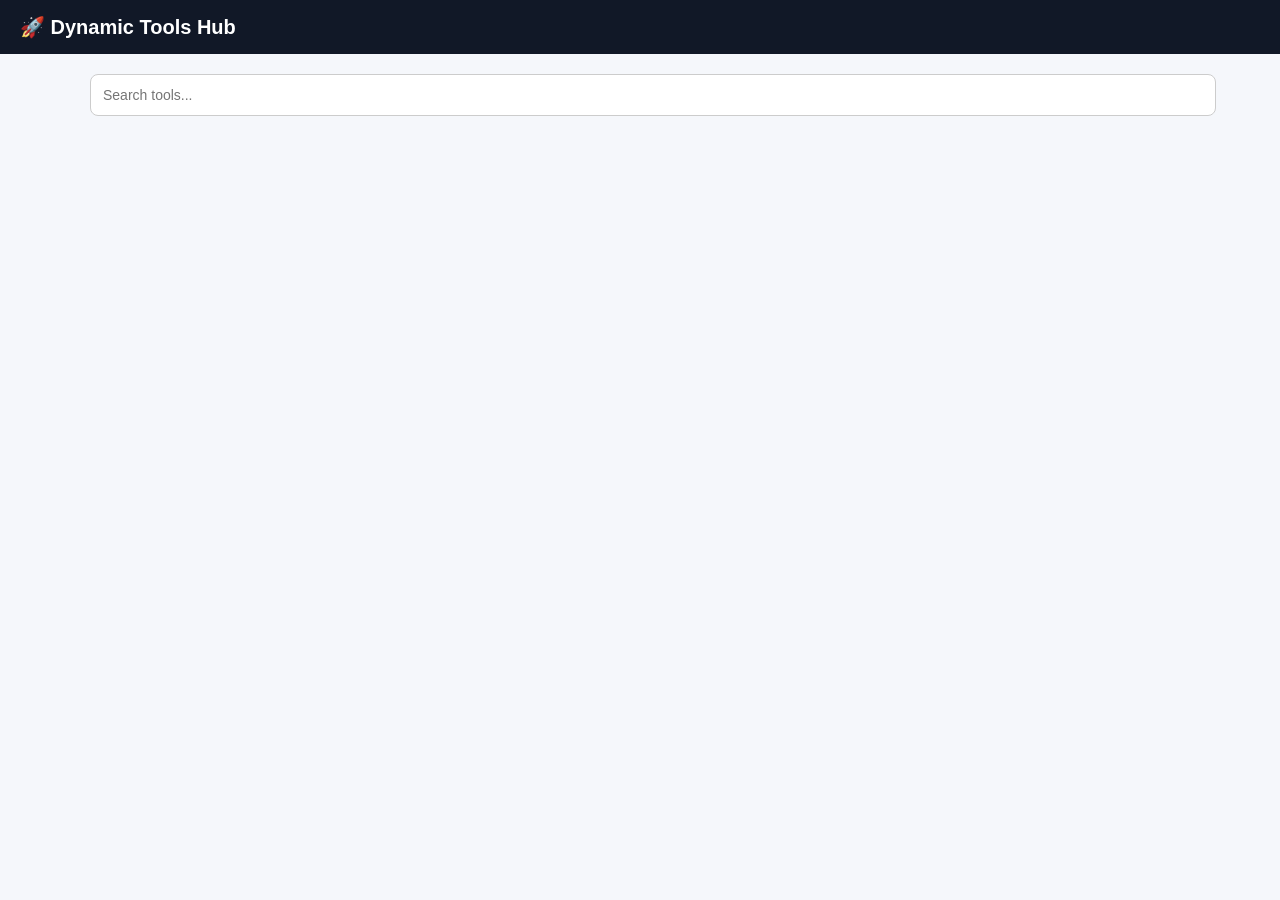
==== commit fa0fcee9: "Update index.html" ====
--- a/index.html
+++ b/index.html
@@ -1,81 +1,228 @@
 <!DOCTYPE html>
-<!-- saved from url=(0062)https://dynamic-tools-landing-page-xt7k-staging.b12sites.com/# -->
-<html data-astro-source-file="src/pages/index.astro" data-astro-source-loc="43:0" lang="en" data-astro-cid-j7pv25f6=""><head data-astro-source-file="src/pages/index.astro" data-astro-source-loc="44:2"><meta http-equiv="Content-Type" content="text/html; charset=UTF-8"><style data-merge-styles="true"></style><meta data-astro-source-file="src/pages/index.astro" data-astro-source-loc="46:4" name="viewport" content="width=device-width"><link data-astro-source-file="src/pages/index.astro" data-astro-source-loc="47:4" rel="icon" type="image/svg+xml" href="https://dynamic-tools-landing-page-xt7k-staging.b12sites.com/favicon.svg"><meta data-astro-source-file="src/pages/index.astro" data-astro-source-loc="48:4" name="generator" content="Astro v5.14.3"><title data-astro-source-file="src/pages/index.astro" data-astro-source-loc="49:4">Dynamic Tools - HTML Utilities Hub</title><link data-astro-source-file="src/components/RequiredB12HeadScripts.astro" data-astro-source-loc="7:0" rel="canonical" href="https://dynamic-tools-landing-page-xt7k-staging.b12sites.com/"><script type="text/javascript" async="" charset="utf-8" src="./Dynamic Tools - HTML Utilities Hub_files/recaptcha__en.js.download" crossorigin="anonymous" integrity="sha384-H/5bR8BVxoDZIIp1lThXvsuAj/gHvImPQ0kayVpCevmOrRalo0FwJubK3EoX8w37"></script><script async="" src="./Dynamic Tools - HTML Utilities Hub_files/global.js.download"></script><script>(function(){const clientUid = "MMcwewR5";
-const productUrl = "https://b12.io";
-
-  window.__CLIENT_UID__ = clientUid
-  window.__PRODUCT_URL__ = productUrl
-})();</script><script>(function(){const previewFrameScriptUrl = "https://static.b12.io/static/preview_frame_v2/preview_frame_v2.e7dced2509b9.js";
-const debug = false;
-
-  ;(function () {
-    if (window.self === window.top) {
-      if (debug) {
-        console.log('Site Builder: is not an iframe. Exit.')
-      }
-      return
-    }
-
-    if (window.__B12_PREVIEW_FRAME_LOADED__) {
-      if (debug) {
-        console.log('Site Builder: preview script already loaded. Skip.')
-      }
-      return
-    }
-    window.__B12_PREVIEW_FRAME_LOADED__ = true
-
-    const script = document.createElement('script')
-    script.src = previewFrameScriptUrl
-    script.async = true
-    script.defer = true
-
-    script.onerror = function () {
-      console.error('Site Builder: Failed to load editor bridge.')
-    }
-
-    if (debug) {
-      console.log('Site Builder: append the preview script:', script.src)
-    }
-    document.head.appendChild(script)
-  })()
-})();</script><link rel="stylesheet" href="./Dynamic Tools - HTML Utilities Hub_files/index.DFNrJzD7.css"></head> <body data-astro-source-file="src/pages/index.astro" data-astro-source-loc="112:2" class="bg-background text-foreground" data-astro-cid-j7pv25f6=""> <header data-astro-source-file="src/components/Header.astro" data-astro-source-loc="4:0" class="sticky top-0 z-50 w-full border-b border-border/40 bg-background/95 backdrop-blur supports-[backdrop-filter]:bg-background/60 transition-all duration-300"> <div data-astro-source-file="src/components/Header.astro" data-astro-source-loc="5:2" class="max-w-6xl mx-auto px-4 sm:px-6 lg:px-8"> <div data-astro-source-file="src/components/Header.astro" data-astro-source-loc="6:4" class="flex h-16 items-center justify-between">  <a data-astro-source-file="src/components/Header.astro" data-astro-source-loc="8:6" href="https://dynamic-tools-landing-page-xt7k-staging.b12sites.com/#" class="text-xl font-bold tracking-tight text-foreground hover:text-primary transition-colors">
-Dynamic Tools
-</a>  <nav data-astro-source-file="src/components/Header.astro" data-astro-source-loc="13:6" class="flex items-center gap-8"> <a data-astro-source-file="src/components/Header.astro" data-astro-source-loc="14:8" href="https://dynamic-tools-landing-page-xt7k-staging.b12sites.com/#tools" class="text-sm font-medium text-foreground/70 hover:text-primary transition-colors">
-Tools
-</a> <a data-astro-source-file="src/components/Header.astro" data-astro-source-loc="17:8" href="https://dynamic-tools-landing-page-xt7k-staging.b12sites.com/#about" class="text-sm font-medium text-foreground/70 hover:text-primary transition-colors">
-About
-</a> <a data-astro-source-file="src/components/Header.astro" data-astro-source-loc="20:8" href="https://dynamic-tools-landing-page-xt7k-staging.b12sites.com/#contact" class="text-sm font-medium text-foreground/70 hover:text-primary transition-colors">
-Contact
-</a> </nav> </div> </div> </header> <main data-astro-source-file="src/pages/index.astro" data-astro-source-loc="115:4" class="min-h-screen" data-astro-cid-j7pv25f6="">  <section data-astro-source-file="src/pages/index.astro" data-astro-source-loc="117:6" class="relative overflow-hidden pt-20 pb-32 sm:pt-32 sm:pb-40 lg:pt-40 lg:pb-48" data-astro-cid-j7pv25f6=""> <div data-astro-source-file="src/pages/index.astro" data-astro-source-loc="118:8" class="absolute inset-0 bg-gradient-to-br from-primary/5 via-transparent to-primary/5 -z-10" data-astro-cid-j7pv25f6=""></div> <div data-astro-source-file="src/pages/index.astro" data-astro-source-loc="120:8" class="max-w-6xl mx-auto px-4 sm:px-6 lg:px-8" data-astro-cid-j7pv25f6=""> <div data-astro-source-file="src/pages/index.astro" data-astro-source-loc="121:10" class="grid grid-cols-1 lg:grid-cols-2 gap-12 items-center" data-astro-cid-j7pv25f6="">  <div data-astro-source-file="src/pages/index.astro" data-astro-source-loc="123:12" class="hero-content" data-astro-cid-j7pv25f6=""> <p data-astro-source-file="src/pages/index.astro" data-astro-source-loc="124:14" class="text-sm font-semibold text-primary uppercase tracking-widest mb-4" data-astro-cid-j7pv25f6="">HTML Utilities Hub</p> <h1 data-astro-source-file="src/pages/index.astro" data-astro-source-loc="125:14" class="text-5xl sm:text-6xl font-bold tracking-tight mb-6 leading-tight" data-astro-cid-j7pv25f6="">
-Dynamic Tools Landing Page
-</h1> <p data-astro-source-file="src/pages/index.astro" data-astro-source-loc="128:14" class="text-lg text-foreground/80 mb-8 leading-relaxed" data-astro-cid-j7pv25f6="">
-A centralized hub for accessing various HTML tools with stylish, interactive buttons instead of traditional hyperlink text.
-</p> <p data-astro-source-file="src/pages/index.astro" data-astro-source-loc="131:14" class="text-base text-foreground/60 mb-8" data-astro-cid-j7pv25f6="">
-Browse the tools below and jump directly to what you need in a single click.
-</p> <a data-astro-source-file="src/pages/index.astro" data-astro-source-loc="134:14" href="https://dynamic-tools-landing-page-xt7k-staging.b12sites.com/#tools" class="inline-flex items-center gap-2 bg-primary hover:bg-primary/90 text-primary-foreground font-semibold px-8 py-4 rounded-lg transition-all duration-300 hover:shadow-lg hover:shadow-primary/40 hover:-translate-y-1" data-astro-cid-j7pv25f6="">
-Explore Tools
-<svg data-astro-source-file="src/pages/index.astro" data-astro-source-loc="136:16" width="20" height="20" viewBox="0 0 24 24" fill="none" stroke="currentColor" stroke-width="2" class="transition-transform" data-astro-cid-j7pv25f6=""> <line data-astro-source-file="src/pages/index.astro" data-astro-source-loc="137:18" x1="12" y1="5" x2="12" y2="19" data-astro-cid-j7pv25f6=""></line> <polyline data-astro-source-file="src/pages/index.astro" data-astro-source-loc="138:18" points="19 12 12 19 5 12" data-astro-cid-j7pv25f6=""></polyline> </svg> </a> </div>  <div data-astro-source-file="src/pages/index.astro" data-astro-source-loc="144:12" class="hero-visual hidden lg:flex items-center justify-center" data-astro-cid-j7pv25f6=""> <div data-astro-source-file="src/pages/index.astro" data-astro-source-loc="145:14" class="dashboard-visual relative w-full h-96" data-astro-cid-j7pv25f6="">  <div data-astro-source-file="src/pages/index.astro" data-astro-source-loc="147:16" class="absolute w-48 h-32 bg-white border-2 border-primary rounded-lg shadow-lg transform -rotate-3 top-8 left-8 flex items-center justify-center" data-astro-cid-j7pv25f6=""> <div data-astro-source-file="src/pages/index.astro" data-astro-source-loc="148:18" class="text-center" data-astro-cid-j7pv25f6=""> <div data-astro-source-file="src/pages/index.astro" data-astro-source-loc="149:20" class="w-8 h-8 bg-primary/10 rounded-full mx-auto mb-2" data-astro-cid-j7pv25f6=""></div> <p data-astro-source-file="src/pages/index.astro" data-astro-source-loc="150:20" class="text-xs font-semibold text-foreground" data-astro-cid-j7pv25f6="">Tools Hub</p> </div> </div> <div data-astro-source-file="src/pages/index.astro" data-astro-source-loc="153:16" class="absolute w-48 h-32 bg-primary/5 border-2 border-primary/50 rounded-lg shadow-lg transform rotate-3 top-24 right-12 flex items-center justify-center" data-astro-cid-j7pv25f6=""> <div data-astro-source-file="src/pages/index.astro" data-astro-source-loc="154:18" class="text-center" data-astro-cid-j7pv25f6=""> <div data-astro-source-file="src/pages/index.astro" data-astro-source-loc="155:20" class="w-8 h-8 bg-primary rounded-full mx-auto mb-2" data-astro-cid-j7pv25f6=""></div> <p data-astro-source-file="src/pages/index.astro" data-astro-source-loc="156:20" class="text-xs font-semibold text-foreground" data-astro-cid-j7pv25f6="">Interactive</p> </div> </div> <div data-astro-source-file="src/pages/index.astro" data-astro-source-loc="159:16" class="absolute w-48 h-32 bg-white border-2 border-primary rounded-lg shadow-lg transform -rotate-2 bottom-12 left-0 flex items-center justify-center" data-astro-cid-j7pv25f6=""> <div data-astro-source-file="src/pages/index.astro" data-astro-source-loc="160:18" class="text-center" data-astro-cid-j7pv25f6=""> <div data-astro-source-file="src/pages/index.astro" data-astro-source-loc="161:20" class="flex gap-1 justify-center mb-2" data-astro-cid-j7pv25f6=""> <div data-astro-source-file="src/pages/index.astro" data-astro-source-loc="162:22" class="w-2 h-2 bg-primary rounded-full" data-astro-cid-j7pv25f6=""></div> <div data-astro-source-file="src/pages/index.astro" data-astro-source-loc="163:22" class="w-2 h-2 bg-primary/50 rounded-full" data-astro-cid-j7pv25f6=""></div> <div data-astro-source-file="src/pages/index.astro" data-astro-source-loc="164:22" class="w-2 h-2 bg-primary/30 rounded-full" data-astro-cid-j7pv25f6=""></div> </div> <p data-astro-source-file="src/pages/index.astro" data-astro-source-loc="166:20" class="text-xs font-semibold text-foreground" data-astro-cid-j7pv25f6="">Dynamic</p> </div> </div> </div> </div> </div> </div> </section>  <section data-astro-source-file="src/pages/index.astro" data-astro-source-loc="176:6" id="tools" class="py-24 sm:py-32 bg-secondary/30" data-astro-cid-j7pv25f6=""> <div data-astro-source-file="src/pages/index.astro" data-astro-source-loc="177:8" class="max-w-6xl mx-auto px-4 sm:px-6 lg:px-8" data-astro-cid-j7pv25f6=""> <div data-astro-source-file="src/pages/index.astro" data-astro-source-loc="178:10" class="text-center mb-16" data-astro-cid-j7pv25f6=""> <h2 data-astro-source-file="src/pages/index.astro" data-astro-source-loc="179:12" class="text-4xl sm:text-5xl font-bold tracking-tight mb-6" data-astro-cid-j7pv25f6="">
-All HTML Tools in One Place
-</h2> <p data-astro-source-file="src/pages/index.astro" data-astro-source-loc="182:12" class="text-lg text-foreground/70 max-w-2xl mx-auto" data-astro-cid-j7pv25f6="">
-This landing page serves as the main interface where users can find and access all the tools. It features interactive buttons or a modern list design for each tool, ensuring an engaging user experience.
-</p> </div>  <div data-astro-source-file="src/pages/index.astro" data-astro-source-loc="188:10" class="grid grid-cols-1 md:grid-cols-2 lg:grid-cols-3 gap-6" data-astro-cid-j7pv25f6=""> <div data-astro-source-file="src/pages/index.astro" data-astro-source-loc="190:14" class="tool-card-stagger" data-astro-cid-j7pv25f6=""> <a data-astro-source-file="src/components/ToolCard.astro" data-astro-source-loc="11:0" href="https://dynamic-tools-landing-page-xt7k-staging.b12sites.com/#" class="group block"> <div data-astro-source-file="src/components/ToolCard.astro" data-astro-source-loc="12:2" class="relative h-full border-2 border-primary rounded-lg bg-card p-6 transition-all duration-300 hover:shadow-lg hover:shadow-primary/20 hover:scale-105 overflow-hidden">  <div data-astro-source-file="src/components/ToolCard.astro" data-astro-source-loc="14:4" class="absolute inset-0 bg-gradient-to-br from-primary/5 to-primary/0 opacity-0 group-hover:opacity-100 transition-opacity duration-300 -z-10"></div>  <div data-astro-source-file="src/components/ToolCard.astro" data-astro-source-loc="17:4" class="absolute top-0 left-0 w-full h-1 bg-gradient-to-r from-primary to-primary/50"></div>  <div data-astro-source-file="src/components/ToolCard.astro" data-astro-source-loc="20:4" class="relative pt-4"> <h3 data-astro-source-file="src/components/ToolCard.astro" data-astro-source-loc="21:6" class="text-lg font-bold text-foreground mb-2 group-hover:text-primary transition-colors duration-300"> HTML Formatter </h3> <p data-astro-source-file="src/components/ToolCard.astro" data-astro-source-loc="24:6" class="text-sm text-foreground/70 group-hover:text-foreground/90 transition-colors duration-300"> Clean and format your HTML code with one click </p> </div>  <div data-astro-source-file="src/components/ToolCard.astro" data-astro-source-loc="30:4" class="absolute bottom-4 right-4 text-primary opacity-0 group-hover:opacity-100 transition-opacity duration-300"> <svg data-astro-source-file="src/components/ToolCard.astro" data-astro-source-loc="31:6" width="20" height="20" viewBox="0 0 24 24" fill="none" stroke="currentColor" stroke-width="2" class="group-hover:translate-x-1 transition-transform duration-300"> <line data-astro-source-file="src/components/ToolCard.astro" data-astro-source-loc="32:8" x1="5" y1="12" x2="19" y2="12"></line> <polyline data-astro-source-file="src/components/ToolCard.astro" data-astro-source-loc="33:8" points="12 5 19 12 12 19"></polyline> </svg> </div> </div> </a> </div><div data-astro-source-file="src/pages/index.astro" data-astro-source-loc="190:14" class="tool-card-stagger" data-astro-cid-j7pv25f6=""> <a data-astro-source-file="src/components/ToolCard.astro" data-astro-source-loc="11:0" href="https://dynamic-tools-landing-page-xt7k-staging.b12sites.com/#" class="group block"> <div data-astro-source-file="src/components/ToolCard.astro" data-astro-source-loc="12:2" class="relative h-full border-2 border-primary rounded-lg bg-card p-6 transition-all duration-300 hover:shadow-lg hover:shadow-primary/20 hover:scale-105 overflow-hidden">  <div data-astro-source-file="src/components/ToolCard.astro" data-astro-source-loc="14:4" class="absolute inset-0 bg-gradient-to-br from-primary/5 to-primary/0 opacity-0 group-hover:opacity-100 transition-opacity duration-300 -z-10"></div>  <div data-astro-source-file="src/components/ToolCard.astro" data-astro-source-loc="17:4" class="absolute top-0 left-0 w-full h-1 bg-gradient-to-r from-primary to-primary/50"></div>  <div data-astro-source-file="src/components/ToolCard.astro" data-astro-source-loc="20:4" class="relative pt-4"> <h3 data-astro-source-file="src/components/ToolCard.astro" data-astro-source-loc="21:6" class="text-lg font-bold text-foreground mb-2 group-hover:text-primary transition-colors duration-300"> Meta Tag Generator </h3> <p data-astro-source-file="src/components/ToolCard.astro" data-astro-source-loc="24:6" class="text-sm text-foreground/70 group-hover:text-foreground/90 transition-colors duration-300"> Create SEO-optimized meta tags for your pages </p> </div>  <div data-astro-source-file="src/components/ToolCard.astro" data-astro-source-loc="30:4" class="absolute bottom-4 right-4 text-primary opacity-0 group-hover:opacity-100 transition-opacity duration-300"> <svg data-astro-source-file="src/components/ToolCard.astro" data-astro-source-loc="31:6" width="20" height="20" viewBox="0 0 24 24" fill="none" stroke="currentColor" stroke-width="2" class="group-hover:translate-x-1 transition-transform duration-300"> <line data-astro-source-file="src/components/ToolCard.astro" data-astro-source-loc="32:8" x1="5" y1="12" x2="19" y2="12"></line> <polyline data-astro-source-file="src/components/ToolCard.astro" data-astro-source-loc="33:8" points="12 5 19 12 12 19"></polyline> </svg> </div> </div> </a> </div><div data-astro-source-file="src/pages/index.astro" data-astro-source-loc="190:14" class="tool-card-stagger" data-astro-cid-j7pv25f6=""> <a data-astro-source-file="src/components/ToolCard.astro" data-astro-source-loc="11:0" href="https://dynamic-tools-landing-page-xt7k-staging.b12sites.com/#" class="group block"> <div data-astro-source-file="src/components/ToolCard.astro" data-astro-source-loc="12:2" class="relative h-full border-2 border-primary rounded-lg bg-card p-6 transition-all duration-300 hover:shadow-lg hover:shadow-primary/20 hover:scale-105 overflow-hidden">  <div data-astro-source-file="src/components/ToolCard.astro" data-astro-source-loc="14:4" class="absolute inset-0 bg-gradient-to-br from-primary/5 to-primary/0 opacity-0 group-hover:opacity-100 transition-opacity duration-300 -z-10"></div>  <div data-astro-source-file="src/components/ToolCard.astro" data-astro-source-loc="17:4" class="absolute top-0 left-0 w-full h-1 bg-gradient-to-r from-primary to-primary/50"></div>  <div data-astro-source-file="src/components/ToolCard.astro" data-astro-source-loc="20:4" class="relative pt-4"> <h3 data-astro-source-file="src/components/ToolCard.astro" data-astro-source-loc="21:6" class="text-lg font-bold text-foreground mb-2 group-hover:text-primary transition-colors duration-300"> Color Converter </h3> <p data-astro-source-file="src/components/ToolCard.astro" data-astro-source-loc="24:6" class="text-sm text-foreground/70 group-hover:text-foreground/90 transition-colors duration-300"> Convert between HEX, RGB, and HSL color formats </p> </div>  <div data-astro-source-file="src/components/ToolCard.astro" data-astro-source-loc="30:4" class="absolute bottom-4 right-4 text-primary opacity-0 group-hover:opacity-100 transition-opacity duration-300"> <svg data-astro-source-file="src/components/ToolCard.astro" data-astro-source-loc="31:6" width="20" height="20" viewBox="0 0 24 24" fill="none" stroke="currentColor" stroke-width="2" class="group-hover:translate-x-1 transition-transform duration-300"> <line data-astro-source-file="src/components/ToolCard.astro" data-astro-source-loc="32:8" x1="5" y1="12" x2="19" y2="12"></line> <polyline data-astro-source-file="src/components/ToolCard.astro" data-astro-source-loc="33:8" points="12 5 19 12 12 19"></polyline> </svg> </div> </div> </a> </div><div data-astro-source-file="src/pages/index.astro" data-astro-source-loc="190:14" class="tool-card-stagger" data-astro-cid-j7pv25f6=""> <a data-astro-source-file="src/components/ToolCard.astro" data-astro-source-loc="11:0" href="https://dynamic-tools-landing-page-xt7k-staging.b12sites.com/#" class="group block"> <div data-astro-source-file="src/components/ToolCard.astro" data-astro-source-loc="12:2" class="relative h-full border-2 border-primary rounded-lg bg-card p-6 transition-all duration-300 hover:shadow-lg hover:shadow-primary/20 hover:scale-105 overflow-hidden">  <div data-astro-source-file="src/components/ToolCard.astro" data-astro-source-loc="14:4" class="absolute inset-0 bg-gradient-to-br from-primary/5 to-primary/0 opacity-0 group-hover:opacity-100 transition-opacity duration-300 -z-10"></div>  <div data-astro-source-file="src/components/ToolCard.astro" data-astro-source-loc="17:4" class="absolute top-0 left-0 w-full h-1 bg-gradient-to-r from-primary to-primary/50"></div>  <div data-astro-source-file="src/components/ToolCard.astro" data-astro-source-loc="20:4" class="relative pt-4"> <h3 data-astro-source-file="src/components/ToolCard.astro" data-astro-source-loc="21:6" class="text-lg font-bold text-foreground mb-2 group-hover:text-primary transition-colors duration-300"> JSON Validator </h3> <p data-astro-source-file="src/components/ToolCard.astro" data-astro-source-loc="24:6" class="text-sm text-foreground/70 group-hover:text-foreground/90 transition-colors duration-300"> Validate and pretty-print your JSON data </p> </div>  <div data-astro-source-file="src/components/ToolCard.astro" data-astro-source-loc="30:4" class="absolute bottom-4 right-4 text-primary opacity-0 group-hover:opacity-100 transition-opacity duration-300"> <svg data-astro-source-file="src/components/ToolCard.astro" data-astro-source-loc="31:6" width="20" height="20" viewBox="0 0 24 24" fill="none" stroke="currentColor" stroke-width="2" class="group-hover:translate-x-1 transition-transform duration-300"> <line data-astro-source-file="src/components/ToolCard.astro" data-astro-source-loc="32:8" x1="5" y1="12" x2="19" y2="12"></line> <polyline data-astro-source-file="src/components/ToolCard.astro" data-astro-source-loc="33:8" points="12 5 19 12 12 19"></polyline> </svg> </div> </div> </a> </div><div data-astro-source-file="src/pages/index.astro" data-astro-source-loc="190:14" class="tool-card-stagger" data-astro-cid-j7pv25f6=""> <a data-astro-source-file="src/components/ToolCard.astro" data-astro-source-loc="11:0" href="https://dynamic-tools-landing-page-xt7k-staging.b12sites.com/#" class="group block"> <div data-astro-source-file="src/components/ToolCard.astro" data-astro-source-loc="12:2" class="relative h-full border-2 border-primary rounded-lg bg-card p-6 transition-all duration-300 hover:shadow-lg hover:shadow-primary/20 hover:scale-105 overflow-hidden">  <div data-astro-source-file="src/components/ToolCard.astro" data-astro-source-loc="14:4" class="absolute inset-0 bg-gradient-to-br from-primary/5 to-primary/0 opacity-0 group-hover:opacity-100 transition-opacity duration-300 -z-10"></div>  <div data-astro-source-file="src/components/ToolCard.astro" data-astro-source-loc="17:4" class="absolute top-0 left-0 w-full h-1 bg-gradient-to-r from-primary to-primary/50"></div>  <div data-astro-source-file="src/components/ToolCard.astro" data-astro-source-loc="20:4" class="relative pt-4"> <h3 data-astro-source-file="src/components/ToolCard.astro" data-astro-source-loc="21:6" class="text-lg font-bold text-foreground mb-2 group-hover:text-primary transition-colors duration-300"> URL Encoder </h3> <p data-astro-source-file="src/components/ToolCard.astro" data-astro-source-loc="24:6" class="text-sm text-foreground/70 group-hover:text-foreground/90 transition-colors duration-300"> Encode and decode URLs for web applications </p> </div>  <div data-astro-source-file="src/components/ToolCard.astro" data-astro-source-loc="30:4" class="absolute bottom-4 right-4 text-primary opacity-0 group-hover:opacity-100 transition-opacity duration-300"> <svg data-astro-source-file="src/components/ToolCard.astro" data-astro-source-loc="31:6" width="20" height="20" viewBox="0 0 24 24" fill="none" stroke="currentColor" stroke-width="2" class="group-hover:translate-x-1 transition-transform duration-300"> <line data-astro-source-file="src/components/ToolCard.astro" data-astro-source-loc="32:8" x1="5" y1="12" x2="19" y2="12"></line> <polyline data-astro-source-file="src/components/ToolCard.astro" data-astro-source-loc="33:8" points="12 5 19 12 12 19"></polyline> </svg> </div> </div> </a> </div><div data-astro-source-file="src/pages/index.astro" data-astro-source-loc="190:14" class="tool-card-stagger" data-astro-cid-j7pv25f6=""> <a data-astro-source-file="src/components/ToolCard.astro" data-astro-source-loc="11:0" href="https://dynamic-tools-landing-page-xt7k-staging.b12sites.com/#" class="group block"> <div data-astro-source-file="src/components/ToolCard.astro" data-astro-source-loc="12:2" class="relative h-full border-2 border-primary rounded-lg bg-card p-6 transition-all duration-300 hover:shadow-lg hover:shadow-primary/20 hover:scale-105 overflow-hidden">  <div data-astro-source-file="src/components/ToolCard.astro" data-astro-source-loc="14:4" class="absolute inset-0 bg-gradient-to-br from-primary/5 to-primary/0 opacity-0 group-hover:opacity-100 transition-opacity duration-300 -z-10"></div>  <div data-astro-source-file="src/components/ToolCard.astro" data-astro-source-loc="17:4" class="absolute top-0 left-0 w-full h-1 bg-gradient-to-r from-primary to-primary/50"></div>  <div data-astro-source-file="src/components/ToolCard.astro" data-astro-source-loc="20:4" class="relative pt-4"> <h3 data-astro-source-file="src/components/ToolCard.astro" data-astro-source-loc="21:6" class="text-lg font-bold text-foreground mb-2 group-hover:text-primary transition-colors duration-300"> Markdown to HTML </h3> <p data-astro-source-file="src/components/ToolCard.astro" data-astro-source-loc="24:6" class="text-sm text-foreground/70 group-hover:text-foreground/90 transition-colors duration-300"> Convert your markdown text to clean HTML </p> </div>  <div data-astro-source-file="src/components/ToolCard.astro" data-astro-source-loc="30:4" class="absolute bottom-4 right-4 text-primary opacity-0 group-hover:opacity-100 transition-opacity duration-300"> <svg data-astro-source-file="src/components/ToolCard.astro" data-astro-source-loc="31:6" width="20" height="20" viewBox="0 0 24 24" fill="none" stroke="currentColor" stroke-width="2" class="group-hover:translate-x-1 transition-transform duration-300"> <line data-astro-source-file="src/components/ToolCard.astro" data-astro-source-loc="32:8" x1="5" y1="12" x2="19" y2="12"></line> <polyline data-astro-source-file="src/components/ToolCard.astro" data-astro-source-loc="33:8" points="12 5 19 12 12 19"></polyline> </svg> </div> </div> </a> </div> </div> </div> </section>  <section data-astro-source-file="src/pages/index.astro" data-astro-source-loc="199:6" id="about" class="py-24 sm:py-32" data-astro-cid-j7pv25f6=""> <div data-astro-source-file="src/pages/index.astro" data-astro-source-loc="200:8" class="max-w-6xl mx-auto px-4 sm:px-6 lg:px-8" data-astro-cid-j7pv25f6=""> <div data-astro-source-file="src/pages/index.astro" data-astro-source-loc="201:10" class="bg-gradient-to-r from-primary/10 to-primary/5 rounded-2xl p-12 md:p-16 border border-primary/20" data-astro-cid-j7pv25f6=""> <h2 data-astro-source-file="src/pages/index.astro" data-astro-source-loc="202:12" class="text-3xl sm:text-4xl font-bold tracking-tight mb-6" data-astro-cid-j7pv25f6="">
-Why a Dynamic Tools Landing Page?
-</h2> <p data-astro-source-file="src/pages/index.astro" data-astro-source-loc="205:12" class="text-lg text-foreground/80 leading-relaxed mb-6" data-astro-cid-j7pv25f6="">
-A well-organized tools hub enhances user interaction and navigation. By presenting tools as interactive, visually distinct cards instead of traditional text links, we create an experience that is dynamic and engaging. Each tool becomes discoverable, inviting users to explore and interact with precisely what they need.
-</p> <p data-astro-source-file="src/pages/index.astro" data-astro-source-loc="208:12" class="text-lg text-foreground/80 leading-relaxed" data-astro-cid-j7pv25f6="">
-This design approach transforms a simple utility collection into a polished, professional interface that feels like a personal control panel—making your tools not just functional, but enjoyable to use.
-</p> </div> </div> </section>  <section data-astro-source-file="src/pages/index.astro" data-astro-source-loc="216:6" id="contact" class="py-24 sm:py-32" data-astro-cid-j7pv25f6=""> <div data-astro-source-file="src/pages/index.astro" data-astro-source-loc="217:8" class="max-w-6xl mx-auto px-4 sm:px-6 lg:px-8" data-astro-cid-j7pv25f6=""> <div data-astro-source-file="src/pages/index.astro" data-astro-source-loc="218:10" class="text-center" data-astro-cid-j7pv25f6=""> <h2 data-astro-source-file="src/pages/index.astro" data-astro-source-loc="219:12" class="text-3xl sm:text-4xl font-bold tracking-tight mb-6" data-astro-cid-j7pv25f6="">
-Get in Touch
-</h2> <p data-astro-source-file="src/pages/index.astro" data-astro-source-loc="222:12" class="text-lg text-foreground/70 mb-8" data-astro-cid-j7pv25f6="">
-Have questions or suggestions? We'd love to hear from you.
-</p> <a data-astro-source-file="src/pages/index.astro" data-astro-source-loc="225:12" href="mailto:info@example.com" class="inline-flex items-center gap-2 bg-primary hover:bg-primary/90 text-primary-foreground font-semibold px-8 py-4 rounded-lg transition-all duration-300 hover:shadow-lg hover:shadow-primary/40 hover:-translate-y-1" data-astro-cid-j7pv25f6="">
-Send us an Email
-</a> </div> </div> </section> </main> <footer data-astro-source-file="src/components/Footer.astro" data-astro-source-loc="5:0" class="border-t-2 border-primary bg-secondary text-secondary-foreground"> <div data-astro-source-file="src/components/Footer.astro" data-astro-source-loc="6:2" class="max-w-6xl mx-auto px-4 sm:px-6 lg:px-8 py-12"> <div data-astro-source-file="src/components/Footer.astro" data-astro-source-loc="7:4" class="grid grid-cols-1 md:grid-cols-2 gap-8 mb-8">  <div data-astro-source-file="src/components/Footer.astro" data-astro-source-loc="9:6"> <h3 data-astro-source-file="src/components/Footer.astro" data-astro-source-loc="10:8" class="text-lg font-bold mb-2">Dynamic Tools Landing Page</h3> <p data-astro-source-file="src/components/Footer.astro" data-astro-source-loc="11:8" class="text-sm text-secondary-foreground/80">
-A centralized hub for various HTML tools.
-</p> </div>  <div data-astro-source-file="src/components/Footer.astro" data-astro-source-loc="17:6" class="flex flex-col md:flex-row md:justify-end gap-6"> <a data-astro-source-file="src/components/Footer.astro" data-astro-source-loc="18:8" href="https://dynamic-tools-landing-page-xt7k-staging.b12sites.com/#" class="text-sm hover:text-primary transition-colors">
-Privacy
-</a> <a data-astro-source-file="src/components/Footer.astro" data-astro-source-loc="21:8" href="https://dynamic-tools-landing-page-xt7k-staging.b12sites.com/#contact" class="text-sm hover:text-primary transition-colors">
-Contact
-</a> </div> </div>  <div data-astro-source-file="src/components/Footer.astro" data-astro-source-loc="28:4" class="pt-8 border-t border-secondary-foreground/10 flex justify-center"> <div data-astro-source-file="src/components/B12Link.astro" data-astro-source-loc="5:0" class="by-b12" data-astro-cid-t7vw7plc=""> <a data-astro-source-file="src/components/B12Link.astro" data-astro-source-loc="6:2" href="https://www.b12.io/?utm_source=client&amp;utm_medium=footer&amp;utm_campaign=ai-web-design" target="_blank" rel="nofollow noopener noreferrer" data-astro-cid-t7vw7plc=""><span data-astro-source-file="src/components/B12Link.astro" data-astro-source-loc="6:146" class="align-middle mr-[5px]" data-astro-cid-t7vw7plc="">💜</span>Built with <svg data-astro-source-file="src/components/B12Link.astro" data-astro-source-loc="6:202" id="b12-logo" xmlns="http://www.w3.org/2000/svg" viewBox="0 0 179.8 79.2" data-astro-cid-t7vw7plc=""><title data-astro-source-file="src/components/B12Link.astro" data-astro-source-loc="6:281">B12</title><path data-astro-source-file="src/components/B12Link.astro" data-astro-source-loc="6:299" d="M53.9,46a12.87,12.87,0,0,0-4.6-2.9c-2.5-.8-3.2-.9-10.1-.9H28.3V69.5h10c9.2,0,10.5-.2,13.8-2.2s5.4-6.4,5.4-11.3c0-4.2-1.3-7.7-3.6-10M51.6,11.4A9.44,9.44,0,0,0,47.1,9c-2.3-.6-3.5-.6-10-.6H28.2V33.2h11c4.4,0,8-.6,10.2-1.6,3.5-1.5,5.8-5.8,5.8-10.7a12.37,12.37,0,0,0-3.6-9.5M71.8,68.5a16,16,0,0,1-6.1,6.3,19.75,19.75,0,0,1-9,2.8c-1.6.1-4.5.1-8.6.1H0V69.3H6.4a9.59,9.59,0,0,0,4-.5,3.35,3.35,0,0,0,1.5-1.6,5.59,5.59,0,0,0,.7-2.6c0-.6.1-1.6.1-3.3v-45c0-1.5-.1-2.7-.1-3.3a5.36,5.36,0,0,0-.7-2.6c-.7-1.6-2.1-2.1-5.5-2.1H0V0H36.6c3.9,0,6.9.1,9,.1C54,.3,60,2,65.1,5.6A17,17,0,0,1,72.3,20a16.15,16.15,0,0,1-5.4,12.6c-2.8,2.6-4.8,3.6-10.1,5.1,5.4,1.4,6.9,2,10,4,4.9,3,7.8,9,7.8,15.8a23,23,0,0,1-2.8,11" data-astro-cid-t7vw7plc=""></path><path data-astro-source-file="src/components/B12Link.astro" data-astro-source-loc="6:998" d="M78.5,77.7V69.3h7a12,12,0,0,0,3.9-.4,3.71,3.71,0,0,0,1.4-1.6,5.53,5.53,0,0,0,.7-2.5c0-.6.1-1.6.1-3V29.2H78.5V21.7c10.7-.1,14.1-2.2,16.8-10.4h10V58.5l.1,3.3a19.58,19.58,0,0,0,.1,3,5.73,5.73,0,0,0,.6,2.5c.8,1.6,2,2,5.4,2H118v8.4Z" data-astro-cid-t7vw7plc=""></path><path data-astro-source-file="src/components/B12Link.astro" data-astro-source-loc="6:1237" d="M179.2,64.3c-1.4,9.8-7.4,14.9-17.1,14.9-5.5,0-9.9-1.4-20.3-6.5-3-1.4-4.7-2-6.2-2-3.2,0-5.1,1.9-5.1,5.3v1.6h-7.7c-.1-1.1-.1-2-.1-2.6a33.4,33.4,0,0,1,2.1-11.4c2.5-6.5,6.8-10.6,16.3-15.2q6.45-3.15,9-4.5a24.88,24.88,0,0,0,6.4-4.6,13.54,13.54,0,0,0,3.9-9.2c0-7.7-5.6-12.5-14.6-12.5-7.8,0-12.2,2.8-14,8.9a9,9,0,0,1,4.2-1.1c4.3,0,7.4,3.3,7.4,7.9,0,5.3-3.5,8.8-8.8,8.8-6.5,0-10.8-4.8-10.8-12a19.15,19.15,0,0,1,6.9-14.5c4.9-4.2,10.8-6.1,19.4-6.1,15.9,0,26.7,8.8,26.7,21.9,0,10.9-6.2,17-21,20.9C142,56,140.6,56.5,136,60.4c-2.3,1.9-3.2,3.2-4.2,6.6,3.4-2.8,5.8-3.7,10.5-3.7a27.28,27.28,0,0,1,4.1.3l9.7,1.6a46.32,46.32,0,0,0,6.2.6c7.5,0,10.7-3.3,10.8-11.7H180a100.9,100.9,0,0,1-.8,10.2" data-astro-cid-t7vw7plc=""></path></svg> </a> </div>  </div> </div> </footer> <script>
-  !function(b12){var e=b12.createElement("script"),t=b12.getElementsByTagName("script")[0];e.async=1,e.src="//cdn.b12.io/prod_traffic/global.js",t.parentNode.insertBefore(e,t)}(document);
-</script> <script type="module">function g(e){return A(e)?.length!==0}function A(e){return e.querySelector(".g-recaptcha-response")?.value||""}function R(e){document.querySelectorAll(`#b12-recaptcha-error-${e}`).forEach(t=>t.style.display="none")}function E(e){const t=document.querySelector(`#b12-form-error-${e}`);if(!t)return;const o=`b12-recaptcha-error-${e}`;let n=document.querySelector(`#${o}`);n||(n=t.cloneNode(!0),n.id=o,n.textContent="Please complete the reCAPTCHA verification.",t.insertAdjacentElement("afterend",n)),n.style.display="block"}const u={isValid:g,getResponseElementValue:A,clearError:R,highlightError:E};function C(e,t){const o=Object.assign(document.createElement("input"),{type:"hidden",name:"google_recaptcha_token",value:e});t.appendChild(o)}const I=3,O={recaptcha_version:I},T=typeof __PRODUCT_URL__>"u"?"https://b12.io":__PRODUCT_URL__,f=`${T}/contact/send/`;function w(e,t,o){o&&(e.textContent=o),e.style.display="block",e.scrollIntoView({behavior:"smooth",block:"center"})}function P(e){e.method="POST",e.action=f;const t=e.dataset.formId||"",o=document.createElement("input");o.type="hidden",o.name="form_id",o.value=t;const n=document.createElement("input");n.type="text",n.style.display="none",n.name="sweet_auth_token",n.setAttribute("aria-hidden","true"),n.setAttribute("aria-label","Auth token");const r=document.createElement("input");r.type="hidden",r.style.display="none",r.name="next_page",r.value=window.location.href,e.appendChild(r),e.appendChild(o),e.appendChild(n);const i=document.createElement("input");i.type="hidden",i.name="ajax",i.value="true",e.appendChild(i);const b=e.getAttribute("action")||f,m=e.querySelector('button[type="submit"]'),d=parseInt(O.recaptcha_version);if(d===2){const l=Object.assign(document.createElement("input"),{type:"hidden",name:"recaptcha_version",value:String(d)});e.appendChild(l)}e.addEventListener("submit",function(l){if(l.preventDefault(),d===2&&(u.clearError(t),!u.isValid(e))){u.highlightError(t);return}d===2?(C(u.getResponseElementValue(e),e),p()):typeof grecaptcha<"u"?grecaptcha.ready(()=>{grecaptcha.execute("6Ld1R8kUAAAAAGEYGyd1RXFcdSGY03uF4y_yN40A",{}).then(h=>{C(h,e),p()})}):(console.info("grecaptcha undefined"),p());function p(){const h=new FormData(e),y=document.querySelector(`#b12-form-done-${t}`),_=document.querySelector(`#b12-form-error-${t}`);m.disabled=!0;const a={};h.forEach((c,s)=>{a[s]?a[s]=`${a[s]},${c}`:a[s]=c});const S=new URLSearchParams(a).toString();fetch(b,{method:"POST",headers:{"X-API-VERSION":"2","Content-Type":"application/x-www-form-urlencoded"},body:S}).then(function(c){if(!c.ok)throw new Error("Network response was not ok");return c.json()}).then(function(c){if(c&&c.redirect){window.location.href=c.redirect;return}_.style.display="none",y&&(e.style.display="none",w(y,e,c?.success_message))}).catch(function(){_.style.display="block"}).finally(function(){m.disabled=!1})}})}function v(){document.querySelectorAll("form").forEach(e=>{const t=e.getAttribute("action")||"";!e.dataset.formId||t&&t!==f||P(e)})}document.addEventListener("DOMContentLoaded",v);</script> <script src="./Dynamic Tools - HTML Utilities Hub_files/api.js.download" async="true"></script> <div><div class="grecaptcha-badge" data-style="bottomright" style="width: 256px; height: 60px; display: block; transition: right 0.3s; position: fixed; bottom: 14px; right: -186px; box-shadow: gray 0px 0px 5px; border-radius: 2px; overflow: hidden;"><div class="grecaptcha-logo"><iframe title="reCAPTCHA" width="256" height="60" role="presentation" name="a-igkkpcjywqub" frameborder="0" scrolling="no" sandbox="allow-forms allow-popups allow-same-origin allow-scripts allow-top-navigation allow-modals allow-popups-to-escape-sandbox allow-storage-access-by-user-activation" src="./Dynamic Tools - HTML Utilities Hub_files/anchor.html"></iframe></div><div class="grecaptcha-error"></div><textarea id="g-recaptcha-response-100000" name="g-recaptcha-response" class="g-recaptcha-response" style="width: 250px; height: 40px; border: 1px solid rgb(193, 193, 193); margin: 10px 25px; padding: 0px; resize: none; display: none;"></textarea></div><iframe style="display: none;" src="./Dynamic Tools - HTML Utilities Hub_files/saved_resource.html"></iframe></div></body></html>
+<html lang="en">
+<head>
+  <meta charset="UTF-8">
+  <title>Dynamic Tools Hub</title>
+  <meta name="viewport" content="width=device-width, initial-scale=1.0">
+
+  <style>
+    body {
+      font-family: Arial, sans-serif;
+      margin: 0;
+      background: #f5f7fb;
+    }
+
+    header {
+      background: #111827;
+      color: white;
+      padding: 15px 20px;
+      font-size: 20px;
+      font-weight: bold;
+    }
+
+    .container {
+      max-width: 1100px;
+      margin: auto;
+      padding: 20px;
+    }
+
+    input {
+      width: 100%;
+      padding: 12px;
+      margin-bottom: 15px;
+      border-radius: 8px;
+      border: 1px solid #ccc;
+      font-size: 14px;
+    }
+
+    .filters {
+      margin-bottom: 20px;
+    }
+
+    .filters button {
+      padding: 8px 14px;
+      margin: 5px;
+      border: none;
+      border-radius: 20px;
+      cursor: pointer;
+      background: #e5e7eb;
+    }
+
+    .filters button.active {
+      background: #2563eb;
+      color: white;
+    }
+
+    .grid {
+      display: grid;
+      grid-template-columns: repeat(auto-fill, minmax(250px, 1fr));
+      gap: 15px;
+    }
+
+    .card {
+      background: white;
+      padding: 15px;
+      border-radius: 12px;
+      transition: 0.2s;
+      position: relative;
+      border: 1px solid #eee;
+    }
+
+    .card:hover {
+      transform: translateY(-5px);
+      box-shadow: 0 10px 20px rgba(0,0,0,0.08);
+    }
+
+    .icon {
+      font-size: 30px;
+    }
+
+    .title {
+      font-weight: bold;
+      margin: 8px 0;
+    }
+
+    .category {
+      font-size: 12px;
+      color: gray;
+    }
+
+    .open {
+      display: inline-block;
+      margin-top: 10px;
+      color: #2563eb;
+      text-decoration: none;
+      font-weight: bold;
+    }
+
+    .fav {
+      position: absolute;
+      top: 10px;
+      right: 10px;
+      cursor: pointer;
+      font-size: 20px;
+    }
+
+  </style>
+</head>
+
+<body>
+
+<header>🚀 Dynamic Tools Hub</header>
+
+<div class="container">
+
+  <input id="searchBox" placeholder="Search tools..." />
+
+  <div id="filters" class="filters"></div>
+
+  <div id="tools" class="grid"></div>
+
+</div>
+
+<script>
+let toolsData = [];
+let activeCategory = "All";
+
+const icons = {
+  HTML: "🌐",
+  SEO: "📈",
+  Design: "🎨",
+  JSON: "🧩",
+  Utility: "🛠️",
+  Converter: "🔄"
+};
+
+// Load tools
+fetch('tools.json')
+  .then(res => res.json())
+  .then(data => {
+    toolsData = data;
+    renderFilters();
+    renderTools();
+  });
+
+// Render filters
+function renderFilters() {
+  const container = document.getElementById("filters");
+  const categories = ["All", ...new Set(toolsData.map(t => t.category))];
+
+  categories.forEach(cat => {
+    const btn = document.createElement("button");
+    btn.innerText = cat;
+
+    if (cat === activeCategory) btn.classList.add("active");
+
+    btn.onclick = () => {
+      activeCategory = cat;
+      renderFilters();
+      renderTools();
+    };
+
+    container.appendChild(btn);
+  });
+}
+
+// Render tools
+function renderTools() {
+  const container = document.getElementById("tools");
+  container.innerHTML = "";
+
+  const search = document.getElementById("searchBox").value.toLowerCase();
+
+  const filtered = toolsData.filter(t =>
+    (activeCategory === "All" || t.category === activeCategory) &&
+    t.name.toLowerCase().includes(search)
+  );
+
+  filtered.forEach(tool => {
+    const fav = isFav(tool.file);
+
+    const div = document.createElement("div");
+    div.className = "card";
+
+    div.innerHTML = `
+      <div class="fav" onclick="toggleFav('${tool.file}')">
+        ${fav ? "⭐" : "☆"}
+      </div>
+
+      <div class="icon">${icons[tool.category] || "⚙️"}</div>
+
+      <div class="title">${tool.name}</div>
+      <div class="category">${tool.category}</div>
+
+      <a href="${tool.file}" class="open">Open →</a>
+    `;
+
+    container.appendChild(div);
+  });
+}
+
+// Search
+document.getElementById("searchBox").addEventListener("input", renderTools);
+
+// Favorites
+function getFavs() {
+  return JSON.parse(localStorage.getItem("favTools") || "[]");
+}
+
+function isFav(file) {
+  return getFavs().includes(file);
+}
+
+function toggleFav(file) {
+  let favs = getFavs();
+
+  if (favs.includes(file)) {
+    favs = favs.filter(f => f !== file);
+  } else {
+    favs.push(file);
+  }
+
+  localStorage.setItem("favTools", JSON.stringify(favs));
+  renderTools();
+}
+</script>
+
+</body>
+</html>
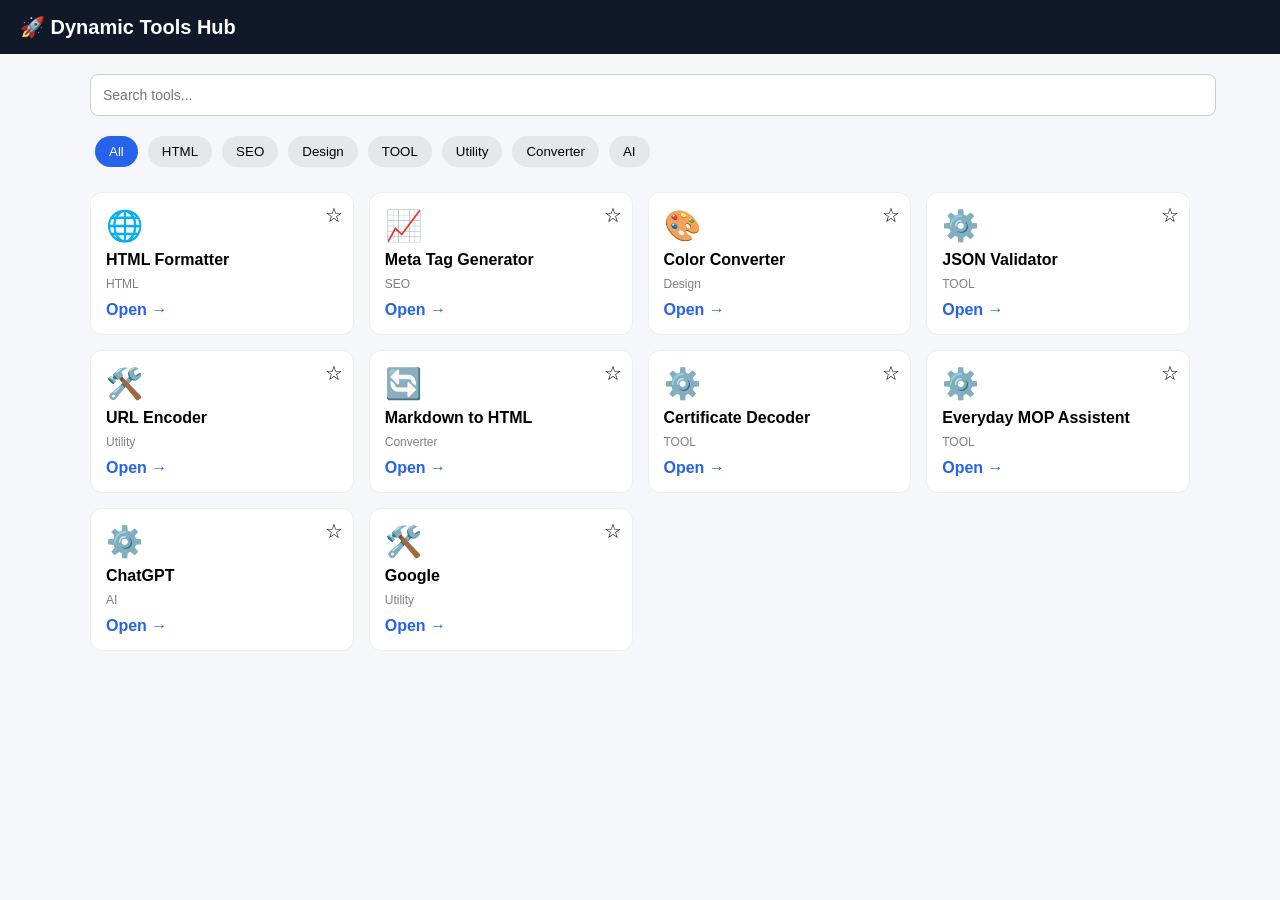
==== commit 4c61e478: "updated renderFilters" ====
--- a/index.html
+++ b/index.html
@@ -145,6 +145,10 @@
 // Render filters
 function renderFilters() {
   const container = document.getElementById("filters");
+
+  // 🔥 FIX: clear previous buttons
+  container.innerHTML = "";
+
   const categories = ["All", ...new Set(toolsData.map(t => t.category))];
 
   categories.forEach(cat => {
